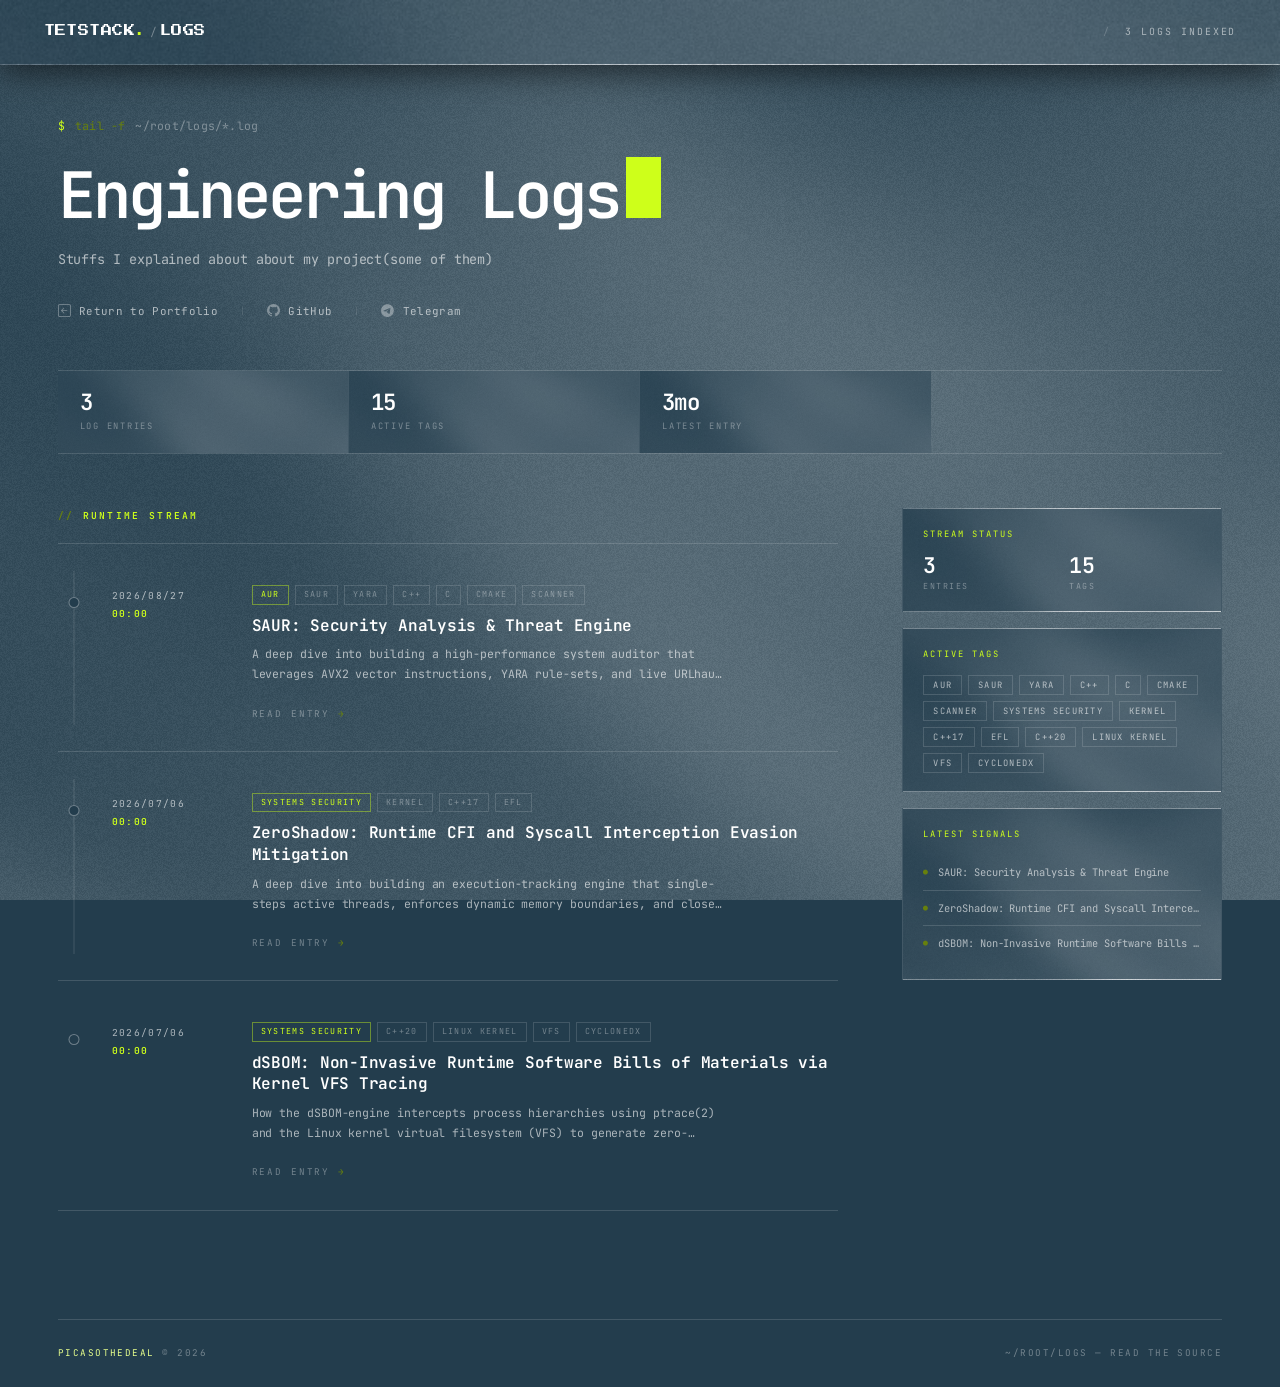
==== index.html @ a954eda0 "Updates: Theme" ====
<!DOCTYPE html>
<html lang="en">
<head>
<meta charset="UTF-8">
<meta name="viewport" content="width=device-width, initial-scale=1.0">
<title>Tetstack — Engineering Logs</title>
<link rel="stylesheet" href="https://cdn.jsdelivr.net/npm/bootstrap-icons@1.11.3/font/bootstrap-icons.css">
<link href="https://fonts.googleapis.com/css2?family=Press+Start+2P&display=swap" rel="stylesheet">
<link href="https://fonts.googleapis.com/css2?family=Instrument+Serif:ital@0;1&family=JetBrains+Mono:wght@300;400;500;600;700&display=swap" rel="stylesheet">
<style>
:root{
  --white:#ffffff;
  --lime-cream:#e7ff8d;
  --chartreuse:#ceff1a;
  --forest-moss:#67800d;
  --black:#000000;

  --bg:#233D4D;
  --fg:#ffffff;
  --fg-dim:rgba(255,255,255,.62);
  --fg-faint:rgba(255,255,255,.36);
  --fg-ghost:rgba(255,255,255,.14);
  --line:rgba(255,255,255,.14);
  --line-hi:rgba(255,255,255,.34);

  --font-mono:'JetBrains Mono','SF Mono','Cascadia Code','Consolas',monospace;
  --font-serif:'Instrument Serif',Georgia,'Times New Roman',serif;
  --font-pixel:'Press Start 2P',system-ui;

  --ease:cubic-bezier(.22,1,.36,1);
  --track-width:320px;

  --dune-bg:none;
}

*,*::before,*::after{box-sizing:border-box;margin:0;padding:0;}

html{background:var(--bg);font-size:16px;-webkit-font-smoothing:antialiased;-moz-osx-font-smoothing:grayscale;}

body{
  min-height:100vh;
  background:var(--bg);
  color:var(--fg);
  font-family:var(--font-mono);
  font-weight:400;
  line-height:1.6;
  letter-spacing:-.005em;
}

::selection{background:var(--chartreuse); color:var(--black);}

#bg-canvas{position:fixed; inset:0; z-index:0; pointer-events:none; opacity:.34;}

.topbar{
  position:fixed; top:0; left:0; right:0; z-index:65;
  display:flex; align-items:center; justify-content:space-between;
  padding:22px clamp(24px,3.4vw,60px);
  pointer-events:none;
  border-bottom:1px solid rgba(255,255,255,.06);
  box-shadow:0 8px 32px rgba(0,0,0,.55);
  backdrop-filter:blur(14px) saturate(1.4);
  -webkit-backdrop-filter:blur(14px) saturate(1.4);
}
.wordmark{
  font-family:var(--font-pixel);
  font-size:.7rem;
  letter-spacing:.04em;
  color:var(--white);
  text-decoration:none;
  pointer-events:auto;
}
.wordmark .dot{color:var(--chartreuse);}
.wordmark .slash{color:rgba(255,255,255,.35); margin:0 3px; font-family:var(--font-mono); font-weight:400;}
.top-meta{
  display:flex; align-items:center; gap:14px;
  font-family:var(--font-mono);
  font-size:.62rem;
  letter-spacing:.2em;
  text-transform:uppercase;
  color:rgba(255,255,255,.55);
}
.top-meta .sep{color:rgba(255,255,255,.2);}

.page-wrapper{
  position:relative;
  z-index:2;
  max-width:1340px;
  margin:0 auto;
  padding:0 clamp(24px,4.5vw,80px);
}

.hero{
  padding:clamp(96px,13vh,140px) 0 clamp(36px,5vh,56px);
  position:relative;
}

.hero-prompt{
  display:flex;
  align-items:center;
  gap:10px;
  font-family:var(--font-mono);
  font-size:.72rem;
  color:var(--forest-moss);
  margin-bottom:22px;
  letter-spacing:.02em;
}
.hero-prompt .path{color:var(--fg-faint);}
.hero-prompt .dollar{color:var(--chartreuse);}

.hero-title{
  display:inline-flex;
  align-items:baseline;
  gap:6px;
  font-family:var(--font-mono);
  font-size:clamp(2.2rem,5.4vw,4rem);
  font-weight:600;
  letter-spacing:-.045em;
  line-height:1;
  color:var(--white);
  margin-bottom:20px;
}
.hero-title .caret{
  display:inline-block;
  width:.55em;
  height:.95em;
  background:var(--chartreuse);
  vertical-align:-.08em;
  animation:caret 1.1s steps(2,start) infinite;
}
@keyframes caret{0%,49%{opacity:1;}50%,100%{opacity:0;}}

.hero-sub{
  font-family:var(--font-mono);
  font-size:.84rem;
  line-height:1.85;
  color:var(--fg-dim);
  max-width:64ch;
  margin-bottom:26px;
}

.hero-links{
  display:flex;
  flex-wrap:wrap;
  gap:8px 22px;
  align-items:center;
}
.hero-link{
  position:relative;
  font-family:var(--font-mono);
  font-size:.68rem;
  color:var(--fg-dim);
  text-decoration:none;
  letter-spacing:.03em;
  display:inline-flex;
  align-items:center;
  gap:8px;
  padding:3px 0;
  transition:color .3s var(--ease);
}
.hero-link i{font-size:.8rem; color:var(--fg-faint); transition:color .3s var(--ease), transform .35s var(--ease);}
.hero-link::after{
  content:'';
  position:absolute; left:0; bottom:0;
  width:100%; height:1px;
  background:var(--chartreuse);
  transform:scaleX(0);
  transform-origin:left;
  transition:transform .45s var(--ease);
}
.hero-link:hover{color:var(--white);}
.hero-link:hover i{color:var(--chartreuse); transform:translateY(-1px);}
.hero-link:hover::after{transform:scaleX(1);}
.hero-link-sep{color:var(--fg-ghost); font-size:.55rem; user-select:none;}

.status-strip{
  display:grid;
  grid-template-columns:repeat(4,minmax(0,1fr));
  border-top:1px solid var(--line);
  border-bottom:1px solid var(--line);
  margin-bottom:clamp(48px,6vh,72px);
}
.status-cell{
  padding:20px 22px;
  border-right:1px solid var(--line);
  display:flex;
  flex-direction:column;
  gap:6px;
}
.status-cell:last-child{border-right:none;}
.status-num{
  font-family:var(--font-mono);
  font-size:1.4rem;
  font-weight:600;
  color:var(--white);
  letter-spacing:-.03em;
  line-height:1;
}
.status-num .status-unit{
  font-size:.55em;
  color:var(--chartreuse);
  margin-left:3px;
  font-weight:500;
}
.status-lbl{
  font-family:var(--font-mono);
  font-size:.55rem;
  letter-spacing:.2em;
  text-transform:uppercase;
  color:var(--fg-faint);
}

.main-grid{
  display:grid;
  grid-template-columns:minmax(0,1fr) var(--track-width);
  gap:clamp(40px,5vw,72px);
  align-items:start;
  padding-bottom:clamp(80px,12vh,140px);
}

.section-label{
  font-family:var(--font-mono);
  font-size:.6rem;
  font-weight:600;
  letter-spacing:.24em;
  text-transform:uppercase;
  color:var(--chartreuse);
  display:block;
  margin-bottom:20px;
}
.section-label::before{content:'// '; color:var(--forest-moss);}

.posts-list{
  display:flex;
  flex-direction:column;
}

.entry{
  display:grid;
  grid-template-columns:32px 118px minmax(0,1fr);
  gap:clamp(14px,1.8vw,22px);
  padding:clamp(22px,3vh,30px) 0;
  border-bottom:1px solid var(--line);
  text-decoration:none;
  color:inherit;
  position:relative;
  transition:transform .45s var(--ease);
}
.entry:first-child{border-top:1px solid var(--line);}
.entry:hover{transform:translateX(6px);}

.entry-rail{
  position:relative;
  align-self:stretch;
}
.entry-rail::before{
  content:'';
  position:absolute;
  left:50%; top:0; bottom:-1px;
  width:1px;
  background:var(--line);
  transform:translateX(-50%);
  transition:background .4s var(--ease);
}
.entry:last-child .entry-rail::before{display:none;}
.entry-rail::after{
  content:'';
  position:absolute;
  left:50%; top:26px;
  width:11px; height:11px;
  border-radius:50%;
  background:var(--bg);
  border:1px solid var(--line-hi);
  transform:translate(-50%,0);
  transition:
    background .35s var(--ease),
    border-color .35s var(--ease),
    box-shadow .35s var(--ease),
    transform .35s var(--ease);
}
.entry:hover .entry-rail::after{
  background:var(--chartreuse);
  border-color:var(--chartreuse);
  box-shadow:0 0 0 4px rgba(206,255,26,.15), 0 0 22px rgba(206,255,26,.55);
  transform:translate(-50%,0) scale(1.15);
}

.entry-time{
  display:flex;
  flex-direction:column;
  gap:3px;
  padding-top:18px;
  font-family:var(--font-mono);
  font-size:.6rem;
  letter-spacing:.14em;
  text-transform:uppercase;
  color:var(--fg-faint);
  line-height:1.5;
}
.entry-time .entry-date{color:var(--fg-dim);}
.entry-time .entry-h{color:var(--chartreuse); font-weight:600;}

.entry-body{padding-top:14px; min-width:0;}

.entry-tags{
  display:flex;
  flex-wrap:wrap;
  gap:6px;
  margin-bottom:10px;
}
.entry-tag{
  font-family:var(--font-mono);
  font-size:.52rem;
  letter-spacing:.16em;
  text-transform:uppercase;
  color:var(--fg-faint);
  border:1px solid var(--line);
  padding:2px 8px;
  transition:all .35s var(--ease);
}
.entry-tag.primary{
  color:var(--chartreuse);
  border-color:rgba(206,255,26,.42);
}

.entry-title{
  font-family:var(--font-mono);
  font-size:clamp(.98rem,1.25vw,1.15rem);
  font-weight:600;
  letter-spacing:-.015em;
  line-height:1.35;
  color:var(--white);
  margin-bottom:8px;
  transition:color .3s var(--ease);
}
.entry:hover .entry-title{color:var(--chartreuse);}

.entry-excerpt{
  font-family:var(--font-mono);
  font-size:.72rem;
  line-height:1.75;
  color:var(--fg-dim);
  max-width:68ch;
  margin-bottom:14px;
  display:-webkit-box;
  -webkit-line-clamp:2;
  line-clamp:2;
  -webkit-box-orient:vertical;
  overflow:hidden;
}

.entry-cta{
  display:inline-flex;
  align-items:center;
  gap:8px;
  font-family:var(--font-mono);
  font-size:.58rem;
  letter-spacing:.2em;
  text-transform:uppercase;
  color:var(--fg-faint);
  transition:color .3s var(--ease), gap .3s var(--ease);
}
.entry-cta .arrow{
  color:var(--forest-moss);
  transition:color .3s var(--ease), transform .35s var(--ease);
}
.entry:hover .entry-cta{color:var(--lime-cream);}
.entry:hover .entry-cta .arrow{color:var(--chartreuse); transform:translateX(4px);}

.system-status,
.log-message,
.log-error{
  font-family:var(--font-mono);
  font-size:.72rem;
  letter-spacing:.06em;
  padding:26px 24px;
  border:1px solid var(--line);
}
.system-status{color:var(--fg-faint);}
.log-message{color:var(--fg-dim);}
.log-error{color:var(--lime-cream); border-color:var(--lime-cream);}

.sidebar{
  position:sticky;
  top:88px;
  display:flex;
  flex-direction:column;
  gap:16px;
}

.rail-card{
  border:1px solid var(--line);
  padding:18px 20px;
  display:flex;
  flex-direction:column;
  gap:14px;
}
.rail-card:hover{border-color:var(--line-hi);}

.rail-label{
  font-family:var(--font-mono);
  font-size:.55rem;
  letter-spacing:.22em;
  text-transform:uppercase;
  color:var(--chartreuse);
  display:flex;
  align-items:center;
  gap:8px;
}

.rail-stats{
  display:grid;
  grid-template-columns:1fr 1fr;
  gap:14px;
}
.rail-stat{display:flex; flex-direction:column; gap:3px;}
.rail-stat-num{
  font-family:var(--font-mono);
  font-size:1.35rem;
  font-weight:600;
  color:var(--white);
  letter-spacing:-.03em;
  line-height:1;
}
.rail-stat-lbl{
  font-family:var(--font-mono);
  font-size:.52rem;
  letter-spacing:.18em;
  text-transform:uppercase;
  color:var(--fg-faint);
}

.tag-cloud{
  display:flex;
  flex-wrap:wrap;
  gap:6px;
}
.tag-chip{
  font-family:var(--font-mono);
  font-size:.55rem;
  letter-spacing:.14em;
  text-transform:uppercase;
  color:var(--fg-dim);
  border:1px solid var(--line);
  background:transparent;
  padding:3px 9px;
  cursor:pointer;
  transition:all .3s var(--ease);
}
.tag-chip:hover{
  color:var(--black);
  background:var(--white);
  border-color:var(--white);
}
.tag-chip.is-active{
  color:var(--black);
  background:var(--chartreuse);
  border-color:var(--chartreuse);
}

.recent-list{
  display:flex;
  flex-direction:column;
  gap:0;
  list-style:none;
}
.recent-item{
  display:flex;
  align-items:center;
  gap:10px;
  padding:9px 0;
  border-bottom:1px solid var(--line);
  font-family:var(--font-mono);
  font-size:.65rem;
  color:var(--fg-dim);
  text-decoration:none;
  transition:color .3s var(--ease), padding-left .3s var(--ease);
  overflow:hidden;
}
.recent-item:last-child{border-bottom:none;}
.recent-item .ri-mark{
  color:var(--forest-moss);
  font-size:.5rem;
  flex-shrink:0;
  transition:color .3s;
}
.recent-item .ri-title{
  overflow:hidden;
  text-overflow:ellipsis;
  white-space:nowrap;
  flex:1;
}
.recent-item:hover{color:var(--chartreuse); padding-left:4px;}
.recent-item:hover .ri-mark{color:var(--chartreuse);}

.page-footer{
  border-top:1px solid var(--line);
  padding:26px 0;
  display:flex;
  justify-content:space-between;
  flex-wrap:wrap;
  gap:12px;
  font-family:var(--font-mono);
  font-size:.58rem;
  letter-spacing:.16em;
  text-transform:uppercase;
  color:var(--fg-faint);
}
.page-footer .brand-mark{color:var(--lime-cream);}

/* ── Dune background treatment ─────────────────────────────── */
.topbar,
.status-cell,
.rail-card,
.system-status,
.log-message,
.log-error{
  background-color:#233D4D;
  background-image:
    linear-gradient(rgba(35,61,77,0.72), rgba(35,61,77,0.72)),
    var(--dune-bg);
  background-size:cover;
  background-position:center;
  background-repeat:no-repeat;
}

.system-status,
.log-message,
.log-error{
  background-image:
    linear-gradient(rgba(35,61,77,0.88), rgba(35,61,77,0.88)),
    var(--dune-bg);
}

@media (max-width:1100px){
  .main-grid{grid-template-columns:1fr; gap:48px;}
  .sidebar{position:static;}
  .status-strip{grid-template-columns:repeat(2,1fr);}
  .status-cell:nth-child(2){border-right:none;}
  .status-cell:nth-child(1),
  .status-cell:nth-child(2){border-bottom:1px solid var(--line);}
}

@media (max-width:680px){
  .top-meta{display:none;}
  .hero-link-sep{display:none;}
  .hero-links{gap:12px;}
  .status-strip{grid-template-columns:1fr 1fr;}
  .status-cell{padding:16px 16px;}
  .entry{grid-template-columns:26px minmax(0,1fr); gap:14px;}
  .entry-time{grid-column:2; flex-direction:row; gap:10px; padding-top:0; margin-bottom:8px; align-items:center;}
  .entry-time .entry-date::after{content:' ·'; color:var(--fg-ghost); margin-left:8px;}
  .entry-body{grid-column:2; padding-top:0;}
  .entry-rail::after{top:4px;}
}
</style>
</head>
<body>

<canvas id="bg-canvas"></canvas>

<header class="topbar" aria-label="Site header">
  <a href="/" class="wordmark">TETSTACK<span class="dot">.</span><span class="slash">/</span>LOGS</a>
  <span class="top-meta">
    <span class="sep">/</span>
    <span id="top-status">~/root/logs</span>
  </span>
</header>

<div class="page-wrapper">

  <header class="hero" aria-label="Engineering logs introduction">
    <div class="hero-prompt">
      <span class="dollar">$</span>
      <span>tail -f</span>
      <span class="path">~/root/logs/*.log</span>
    </div>

    <h1 class="hero-title">Engineering Logs<span class="caret"></span></h1>

    <p class="hero-sub">
      Stuffs I explained about about my project(some of them)
    </p>

    <div class="hero-links">
      <a href="https://isitreallyme.pages.dev" class="hero-link">
        <i class="bi bi-arrow-left-square"></i> Return to Portfolio
      </a>
      <span class="hero-link-sep">|</span>
      <a href="https://github.com/PicasoTheDeal" target="_blank" rel="noopener noreferrer" class="hero-link">
        <i class="bi bi-github"></i> GitHub
      </a>
      <span class="hero-link-sep">|</span>
      <a href="https://t.me/Tetstack" target="_blank" rel="noopener noreferrer" class="hero-link">
        <i class="bi bi-telegram"></i> Telegram
      </a>
    </div>
  </header>

  <section class="status-strip" aria-label="Stream status">
    <div class="status-cell">
      <span class="status-num" id="stat-entries">--</span>
      <span class="status-lbl">Log Entries</span>
    </div>
    <div class="status-cell">
      <span class="status-num" id="stat-tags">--</span>
      <span class="status-lbl">Active Tags</span>
    </div>
    <div class="status-cell">
      <span class="status-num" id="stat-latest">--</span>
      <span class="status-lbl">Latest Entry</span>
    </div>

  </section>

  <div class="main-grid">
    <main aria-label="Log entries">
      <span class="section-label">Runtime Stream</span>
      <div class="posts-list" id="posts-container">
        <p class="system-status">[ querying log manifest... ]</p>
      </div>
    </main>

    <aside class="sidebar" aria-label="Log stream sidebar">
      <div class="rail-card">
        <span class="rail-label">Stream Status</span>
        <div class="rail-stats">
          <div class="rail-stat">
            <span class="rail-stat-num" id="rail-entries">--</span>
            <span class="rail-stat-lbl">entries</span>
          </div>
          <div class="rail-stat">
            <span class="rail-stat-num" id="rail-tags">--</span>
            <span class="rail-stat-lbl">tags</span>
          </div>
        </div>
      </div>

      <div class="rail-card">
        <span class="rail-label">Active Tags</span>
        <div class="tag-cloud" id="tag-cloud"></div>
      </div>

      <div class="rail-card">
        <span class="rail-label">Latest Signals</span>
        <ol class="recent-list" id="recent-list"></ol>
      </div>
    </aside>
  </div>

  <footer class="page-footer">
    <span><span class="brand-mark">PicasoTheDeal</span> © 2026</span>
    <span>~/root/logs — read the source</span>
  </footer>
</div>

<script>
/* ── Dune / sand-grain generator (ported from portfolio) ────── */
const DUNE_DARK  = { r: 35,  g: 61,  b: 77  };
const DUNE_LIGHT = { r: 255, g: 255, b: 255 };

function duneElevation(px, py) {
  const warpX = Math.sin(py * 3.8 + 0.4) * 0.18 + Math.cos(py * 7.5) * 0.05;
  const warpY = Math.cos(px * 3.2 + 1.1) * 0.15 + Math.sin(px * 6.2) * 0.04;
  const nx = px + warpX;
  const ny = py + warpY;

  const ridge1 = Math.sin(nx * 3.4 - ny * 2.6);
  const ridge2 = Math.cos(nx * 5.8 + ny * 4.5 + ridge1 * 1.4);
  const ripple = Math.sin(nx * 12.0 - ny * 8.0) * 0.15;

  const baseElevation = (ridge1 * 0.55 + ridge2 * 0.3 + ripple + 1) / 2;
  const sharpCrest = Math.pow(Math.max(0, Math.min(1, baseElevation)), 1.35);
  const diagonalSweep = px * 0.4 + py * 0.6;

  return Math.max(0, Math.min(1, sharpCrest * 0.55 + diagonalSweep * 0.45));
}

function paintDune(ctx, w, h, grain){
  const imgData = ctx.createImageData(w, h);
  const data = imgData.data;
  let i = 0;
  for (let y = 0; y < h; y++){
    const py = y / h;
    for (let x = 0; x < w; x++){
      const px = x / w;
      const t = duneElevation(px, py);
      const r = DUNE_DARK.r + t * (DUNE_LIGHT.r - DUNE_DARK.r);
      const g = DUNE_DARK.g + t * (DUNE_LIGHT.g - DUNE_DARK.g);
      const b = DUNE_DARK.b + t * (DUNE_LIGHT.b - DUNE_DARK.b);
      const crestGrit = 1.0 + Math.sin(t * Math.PI) * 0.5;
      const noise = (Math.random() - 0.5) * grain * crestGrit;
      data[i]     = Math.min(255, Math.max(0, r + noise));
      data[i + 1] = Math.min(255, Math.max(0, g + noise));
      data[i + 2] = Math.min(255, Math.max(0, b + noise));
      data[i + 3] = 255;
      i += 4;
    }
  }
  ctx.putImageData(imgData, 0, 0);
}

function generateDuneDataUrl(){
  const w = 800, h = 500;
  const c = document.createElement('canvas');
  c.width = w; c.height = h;
  const ctx = c.getContext('2d');
  paintDune(ctx, w, h, 26);
  return c.toDataURL('image/jpeg', 0.82);
}

(function applyDuneBackground(){
  try {
    const url = generateDuneDataUrl();
    document.documentElement.style.setProperty('--dune-bg', 'url("' + url + '")');
  } catch (e) {
    console.warn('[tetstack] dune tile failed', e);
  }
})();

(function initBackground(){
  const canvas = document.getElementById('bg-canvas');
  if (!canvas) return;
  const ctx = canvas.getContext('2d');

  function resize(){
    const dpr = Math.min(window.devicePixelRatio || 1, 1.5);
    const w = window.innerWidth;
    const h = window.innerHeight;
    canvas.width  = Math.floor(w * dpr);
    canvas.height = Math.floor(h * dpr);
    canvas.style.width  = w + 'px';
    canvas.style.height = h + 'px';
    paintDune(ctx, canvas.width, canvas.height, 26);
  }

  resize();
  let resizeTimer;
  window.addEventListener('resize', () => {
    clearTimeout(resizeTimer);
    resizeTimer = setTimeout(resize, 140);
  });
})();

/* ── Log manifest handling ──────────────────────────────────── */
function escapeHtml(s){
  return String(s == null ? '' : s).replace(/[&<>"']/g, c => ({
    '&':'&amp;','<':'&lt;','>':'&gt;','"':'&quot;',"'":'&#39;'
  }[c]));
}

function parseDate(str){
  if (!str) return null;
  const d = new Date(str);
  return isNaN(d.getTime()) ? null : d;
}

function fmtDate(d){
  if (!d) return '----/--/--';
  const y = d.getFullYear();
  const m = String(d.getMonth() + 1).padStart(2, '0');
  const day = String(d.getDate()).padStart(2, '0');
  return y + '/' + m + '/' + day;
}
function fmtTime(d){
  if (!d) return '--:--';
  const hh = String(d.getHours()).padStart(2, '0');
  const mm = String(d.getMinutes()).padStart(2, '0');
  return hh + ':' + mm;
}

function timeAgo(d){
  if (!d) return '--';
  const s = Math.floor((Date.now() - d.getTime()) / 1000);
  if (s < 60) return 'just now';
  if (s < 3600) return Math.floor(s / 60) + 'm';
  if (s < 86400) return Math.floor(s / 3600) + 'h';
  if (s < 2592000) return Math.floor(s / 86400) + 'd';
  if (s < 31536000) return Math.floor(s / 2592000) + 'mo';
  return Math.floor(s / 31536000) + 'y';
}

function renderEntry(log, idx){
  const d = parseDate(log.date);
  const date = fmtDate(d);
  const time = fmtTime(d);

  const tags = (log.category || 'Systems').split(',').map(t => t.trim()).filter(Boolean);
  const tagsHTML = tags.map((t, i) =>
    '<span class="entry-tag' + (i === 0 ? ' primary' : '') + '">' + escapeHtml(t) + '</span>'
  ).join('');

  const a = document.createElement('a');
  a.className = 'entry';
  a.href = '/post.html?id=' + encodeURIComponent(log.id);

  a.innerHTML =
    '<div class="entry-rail" aria-hidden="true"></div>' +
    '<div class="entry-time">' +
      '<span class="entry-date">' + date + '</span>' +
      '<span class="entry-h">' + time + '</span>' +
    '</div>' +
    '<div class="entry-body">' +
      '<div class="entry-tags">' + tagsHTML + '</div>' +
      '<h2 class="entry-title">' + escapeHtml(log.title || 'untitled') + '</h2>' +
      '<p class="entry-excerpt">' + escapeHtml(log.excerpt || '') + '</p>' +
      '<span class="entry-cta">read entry <span class="arrow">→</span></span>' +
    '</div>';

  return a;
}

async function fetchLogs(){
  const postsContainer = document.getElementById('posts-container');
  const tagCloud       = document.getElementById('tag-cloud');
  const recentList     = document.getElementById('recent-list');

  try {
    const res = await fetch('/posts.json');
    const logs = await res.json();

    postsContainer.innerHTML = '';
    tagCloud.innerHTML = '';
    recentList.innerHTML = '';

    if (!Array.isArray(logs) || logs.length === 0){
      postsContainer.innerHTML = '<p class="log-message">[ empty manifest — no runtime entries ]</p>';
      tagCloud.innerHTML = '<span class="tag-chip">empty</span>';
      recentList.innerHTML = '<li class="recent-item"><span class="ri-mark">●</span><span class="ri-title">no recent signals</span></li>';
      return;
    }

    const sorted = [...logs].sort((a, b) => {
      const da = parseDate(a.date);
      const db = parseDate(b.date);
      if (da && db) return db - da;
      return 0;
    });

    const tagSet = new Set();

    sorted.forEach((log, i) => {
      if (log.category){
        log.category.split(',').forEach(tag => {
          const clean = tag.trim();
          if (clean) tagSet.add(clean);
        });
      }
      postsContainer.appendChild(renderEntry(log, i));
    });

    const tagArr = Array.from(tagSet);
    if (tagArr.length){
      tagArr.forEach(tag => {
        const chip = document.createElement('button');
        chip.type = 'button';
        chip.className = 'tag-chip';
        chip.textContent = tag;
        chip.addEventListener('click', () => chip.classList.toggle('is-active'));
        tagCloud.appendChild(chip);
      });
    } else {
      tagCloud.innerHTML = '<span class="tag-chip">standard</span>';
    }

    sorted.slice(0, 3).forEach(log => {
      const li = document.createElement('li');
      li.innerHTML =
        '<a class="recent-item" href="/post.html?id=' + encodeURIComponent(log.id) + '">' +
          '<span class="ri-mark">●</span>' +
          '<span class="ri-title">' + escapeHtml(log.title || 'untitled') + '</span>' +
        '</a>';
      const a = li.firstChild;
      recentList.appendChild(a);
    });

    const latestD = sorted.length ? parseDate(sorted[0].date) : null;

    setText('stat-entries', logs.length);
    setText('stat-tags',    tagArr.length);
    setText('stat-latest',  latestD ? timeAgo(latestD) : '—');
    setText('rail-entries', logs.length);
    setText('rail-tags',    tagArr.length);

    const statusEl = document.getElementById('top-status');
    if (statusEl) statusEl.textContent = logs.length + ' logs indexed';

  } catch (e){
    postsContainer.innerHTML = '<p class="log-error">[!] Failed to resolve log mapping descriptor.</p>';
    tagCloud.innerHTML = '<span class="tag-chip">trace error</span>';
    recentList.innerHTML = '<li class="recent-item"><span class="ri-mark">!</span><span class="ri-title">no signal</span></li>';
  }
}

function setText(id, v){
  const el = document.getElementById(id);
  if (el) el.textContent = String(v);
}

document.addEventListener('DOMContentLoaded', fetchLogs);
</script>
</body>
</html>
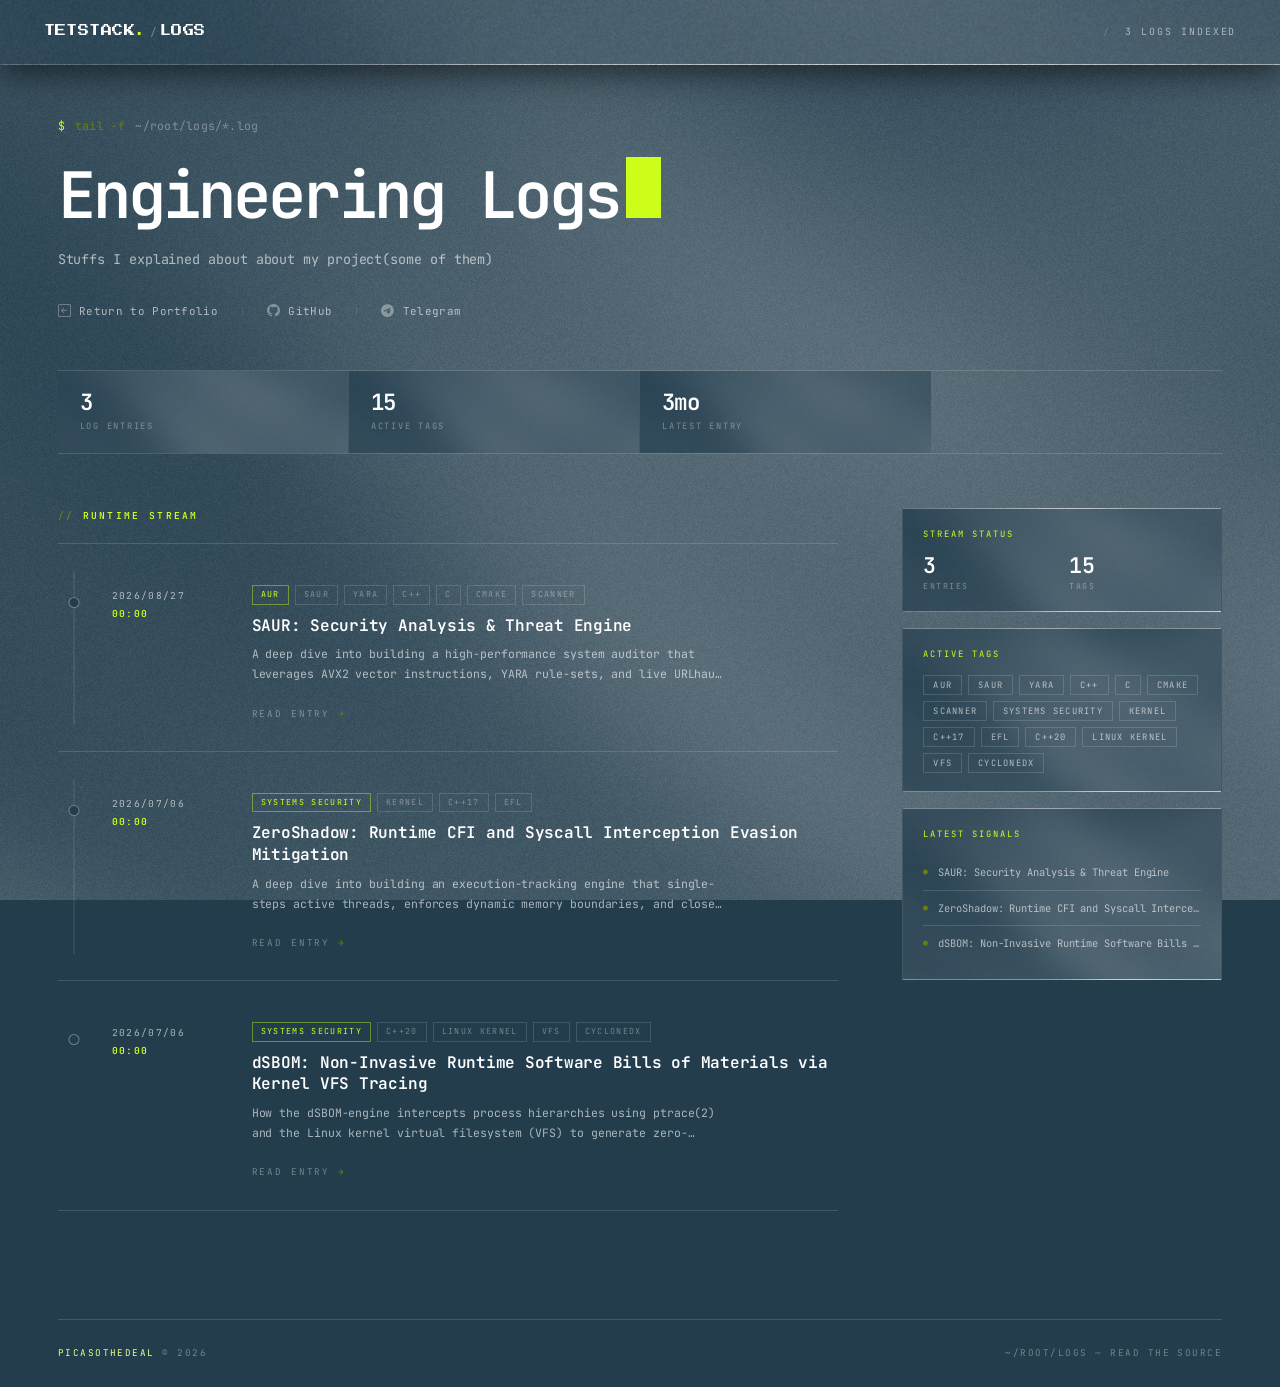
==== commit 58e3eb4d: "Updates: Theme" ====
--- a/index.html
+++ b/index.html
@@ -507,7 +507,6 @@
 }
 .page-footer .brand-mark{color:var(--lime-cream);}
 
-/* ── Dune background treatment ─────────────────────────────── */
 .topbar,
 .status-cell,
 .rail-card,
@@ -654,7 +653,6 @@
 </div>
 
 <script>
-/* ── Dune / sand-grain generator (ported from portfolio) ────── */
 const DUNE_DARK  = { r: 35,  g: 61,  b: 77  };
 const DUNE_LIGHT = { r: 255, g: 255, b: 255 };
 
@@ -741,7 +739,6 @@
   });
 })();
 
-/* ── Log manifest handling ──────────────────────────────────── */
 function escapeHtml(s){
   return String(s == null ? '' : s).replace(/[&<>"']/g, c => ({
     '&':'&amp;','<':'&lt;','>':'&gt;','"':'&quot;',"'":'&#39;'
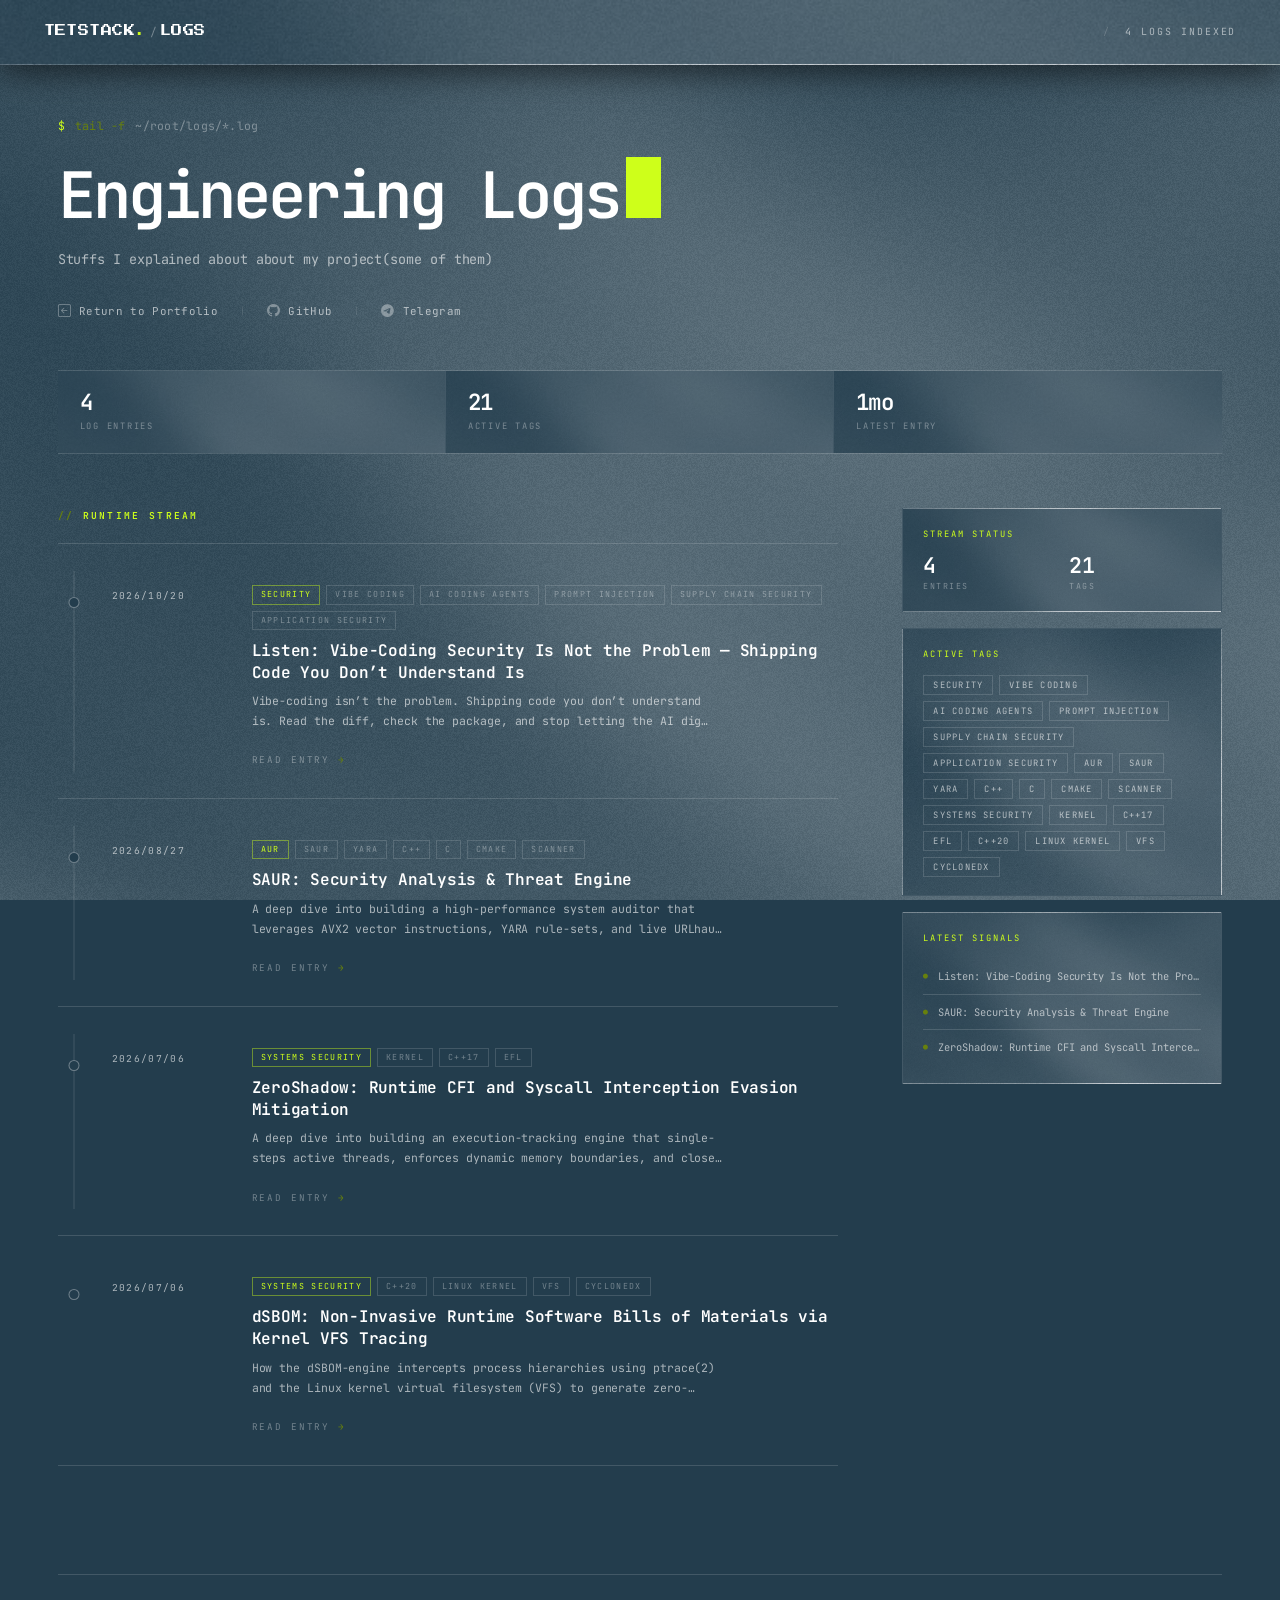
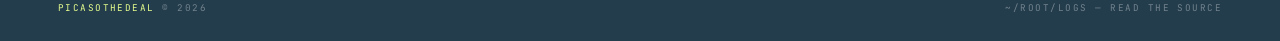
==== commit 548ff9c4: "Update index.html" ====
--- a/index.html
+++ b/index.html
@@ -174,7 +174,7 @@
 
 .status-strip{
   display:grid;
-  grid-template-columns:repeat(4,minmax(0,1fr));
+  grid-template-columns:repeat(3,minmax(0,1fr));
   border-top:1px solid var(--line);
   border-bottom:1px solid var(--line);
   margin-bottom:clamp(48px,6vh,72px);
@@ -297,7 +297,6 @@
   line-height:1.5;
 }
 .entry-time .entry-date{color:var(--fg-dim);}
-.entry-time .entry-h{color:var(--chartreuse); font-weight:600;}
 
 .entry-body{padding-top:14px; min-width:0;}
 
@@ -546,8 +545,6 @@
   .status-strip{grid-template-columns:1fr 1fr;}
   .status-cell{padding:16px 16px;}
   .entry{grid-template-columns:26px minmax(0,1fr); gap:14px;}
-  .entry-time{grid-column:2; flex-direction:row; gap:10px; padding-top:0; margin-bottom:8px; align-items:center;}
-  .entry-time .entry-date::after{content:' ·'; color:var(--fg-ghost); margin-left:8px;}
   .entry-body{grid-column:2; padding-top:0;}
   .entry-rail::after{top:4px;}
 }
@@ -758,12 +755,6 @@
   const day = String(d.getDate()).padStart(2, '0');
   return y + '/' + m + '/' + day;
 }
-function fmtTime(d){
-  if (!d) return '--:--';
-  const hh = String(d.getHours()).padStart(2, '0');
-  const mm = String(d.getMinutes()).padStart(2, '0');
-  return hh + ':' + mm;
-}
 
 function timeAgo(d){
   if (!d) return '--';
@@ -779,7 +770,6 @@
 function renderEntry(log, idx){
   const d = parseDate(log.date);
   const date = fmtDate(d);
-  const time = fmtTime(d);
 
   const tags = (log.category || 'Systems').split(',').map(t => t.trim()).filter(Boolean);
   const tagsHTML = tags.map((t, i) =>
@@ -794,7 +784,6 @@
     '<div class="entry-rail" aria-hidden="true"></div>' +
     '<div class="entry-time">' +
       '<span class="entry-date">' + date + '</span>' +
-      '<span class="entry-h">' + time + '</span>' +
     '</div>' +
     '<div class="entry-body">' +
       '<div class="entry-tags">' + tagsHTML + '</div>' +
@@ -896,4 +885,4 @@
 document.addEventListener('DOMContentLoaded', fetchLogs);
 </script>
 </body>
-</html>+</html>
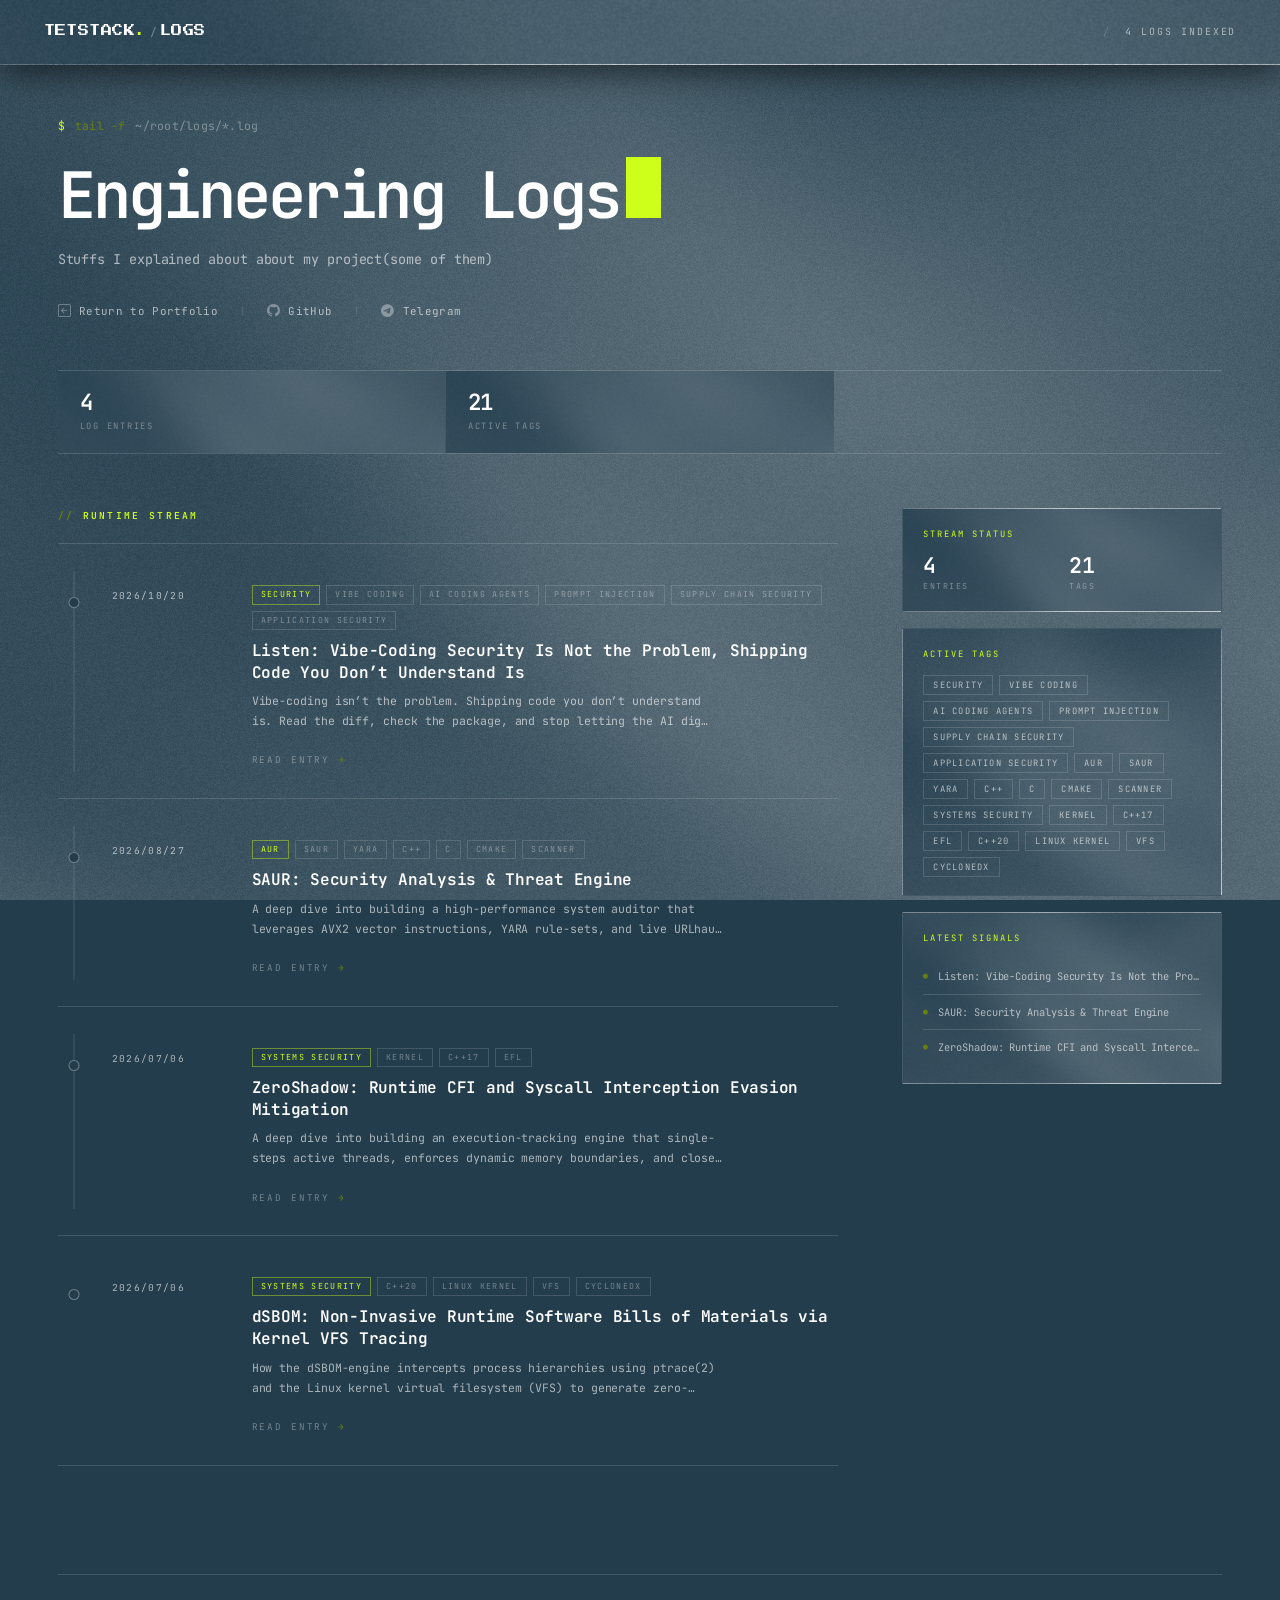
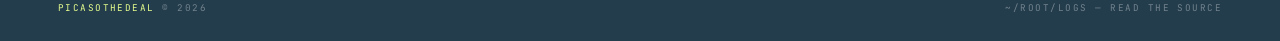
==== commit 7f6efdf3: "Updates: fix" ====
--- a/index.html
+++ b/index.html
@@ -601,11 +601,6 @@
       <span class="status-num" id="stat-tags">--</span>
       <span class="status-lbl">Active Tags</span>
     </div>
-    <div class="status-cell">
-      <span class="status-num" id="stat-latest">--</span>
-      <span class="status-lbl">Latest Entry</span>
-    </div>
-
   </section>
 
   <div class="main-grid">
@@ -859,11 +854,8 @@
       recentList.appendChild(a);
     });
 
-    const latestD = sorted.length ? parseDate(sorted[0].date) : null;
-
     setText('stat-entries', logs.length);
     setText('stat-tags',    tagArr.length);
-    setText('stat-latest',  latestD ? timeAgo(latestD) : '—');
     setText('rail-entries', logs.length);
     setText('rail-tags',    tagArr.length);
 
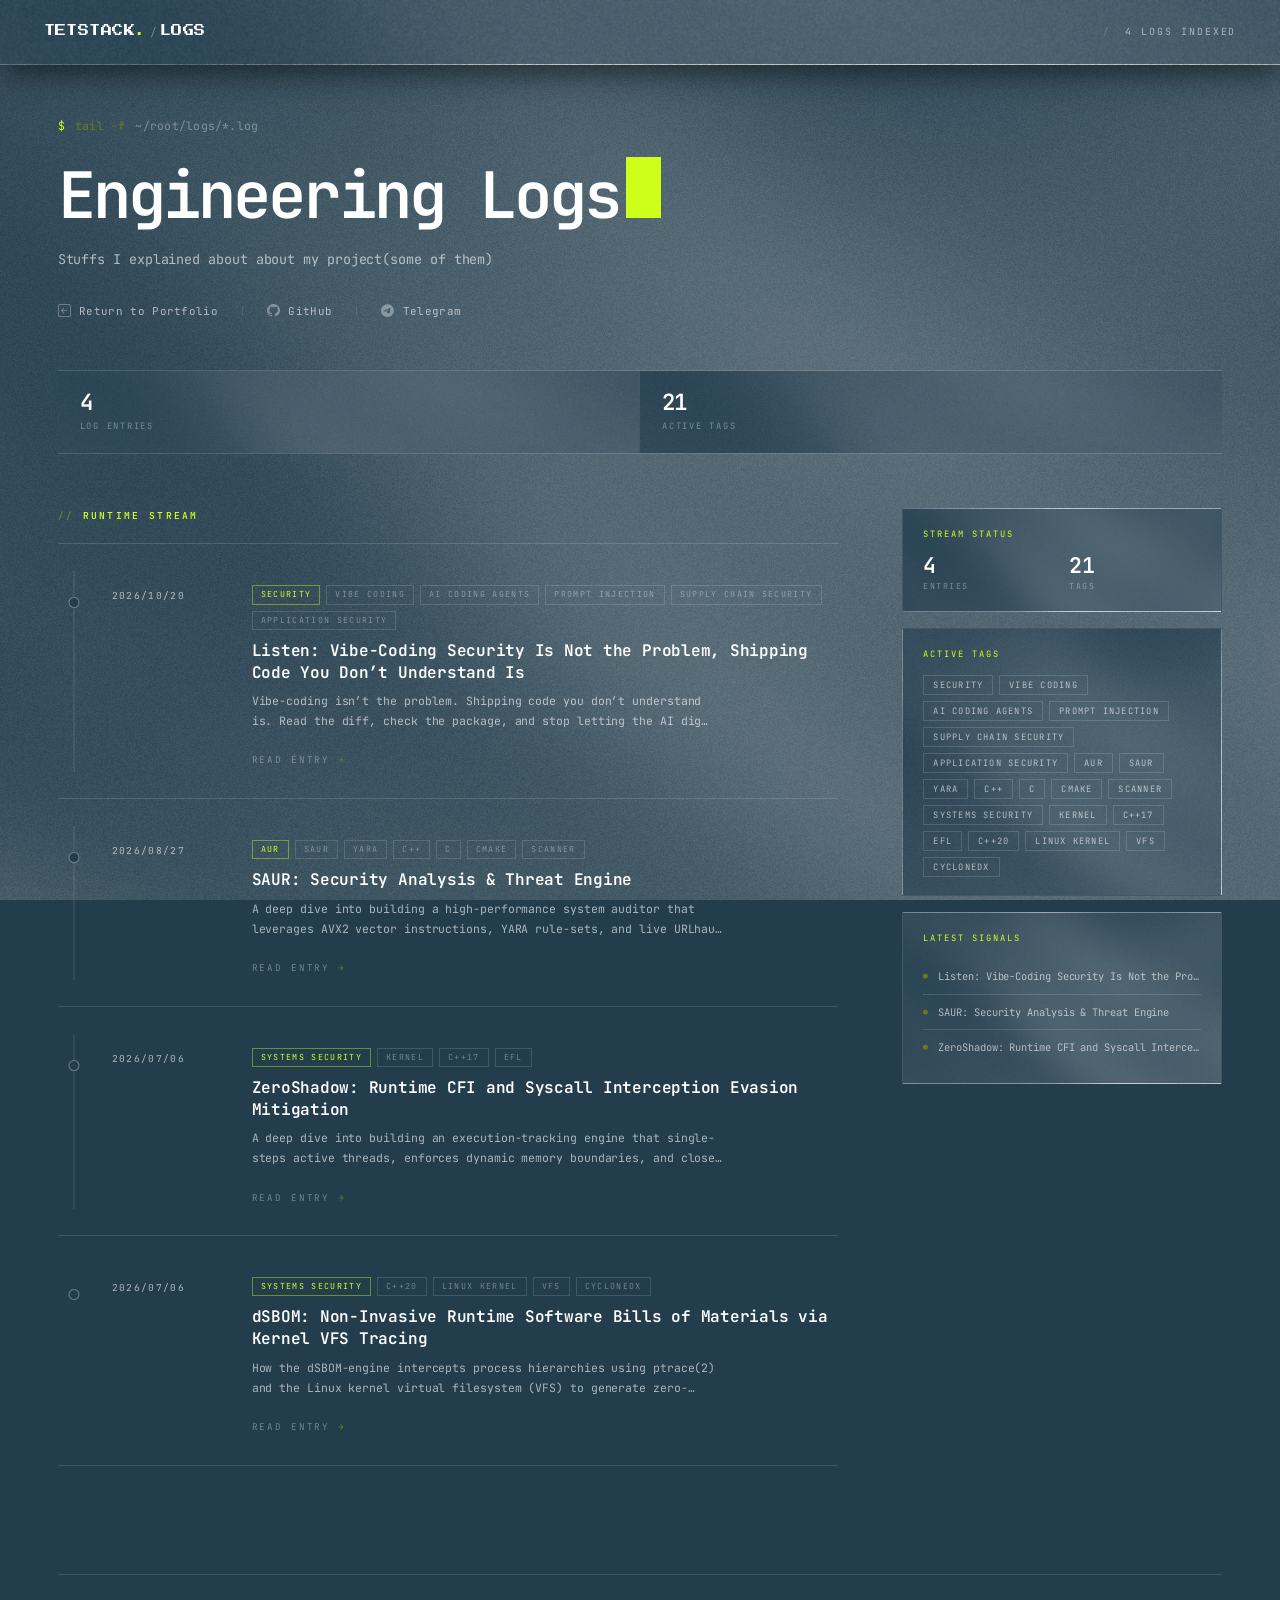
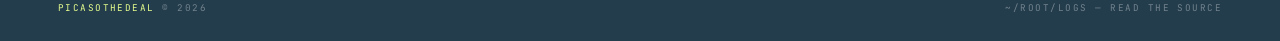
==== commit b67ee452: "Updates: fix" ====
--- a/index.html
+++ b/index.html
@@ -174,7 +174,7 @@
 
 .status-strip{
   display:grid;
-  grid-template-columns:repeat(3,minmax(0,1fr));
+  grid-template-columns:repeat(2,minmax(0,1fr));
   border-top:1px solid var(--line);
   border-bottom:1px solid var(--line);
   margin-bottom:clamp(48px,6vh,72px);
@@ -532,7 +532,6 @@
 @media (max-width:1100px){
   .main-grid{grid-template-columns:1fr; gap:48px;}
   .sidebar{position:static;}
-  .status-strip{grid-template-columns:repeat(2,1fr);}
   .status-cell:nth-child(2){border-right:none;}
   .status-cell:nth-child(1),
   .status-cell:nth-child(2){border-bottom:1px solid var(--line);}
@@ -547,6 +546,12 @@
   .entry{grid-template-columns:26px minmax(0,1fr); gap:14px;}
   .entry-body{grid-column:2; padding-top:0;}
   .entry-rail::after{top:4px;}
+}
+
+@media (max-width:480px){
+  .status-strip{grid-template-columns:1fr;}
+  .status-cell{border-right:none; border-bottom:1px solid var(--line);}
+  .status-cell:last-child{border-bottom:none;}
 }
 </style>
 </head>
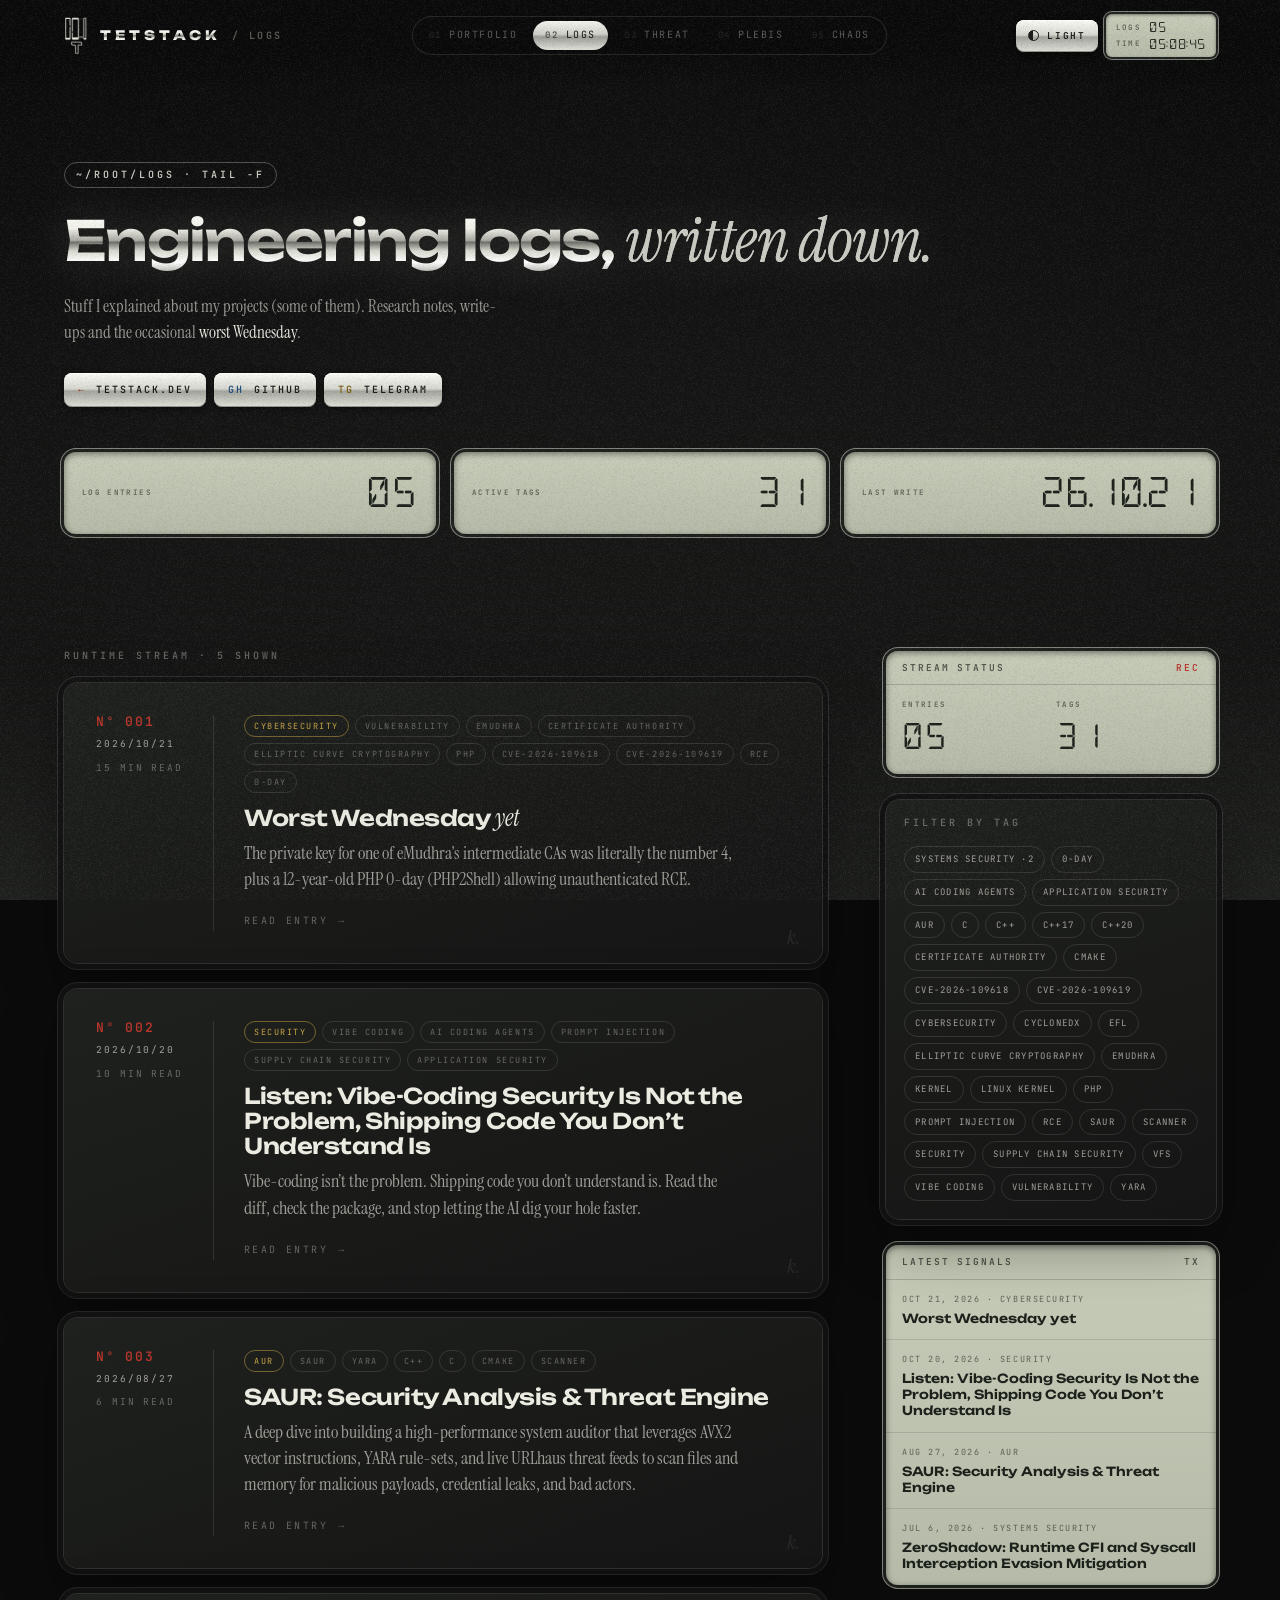
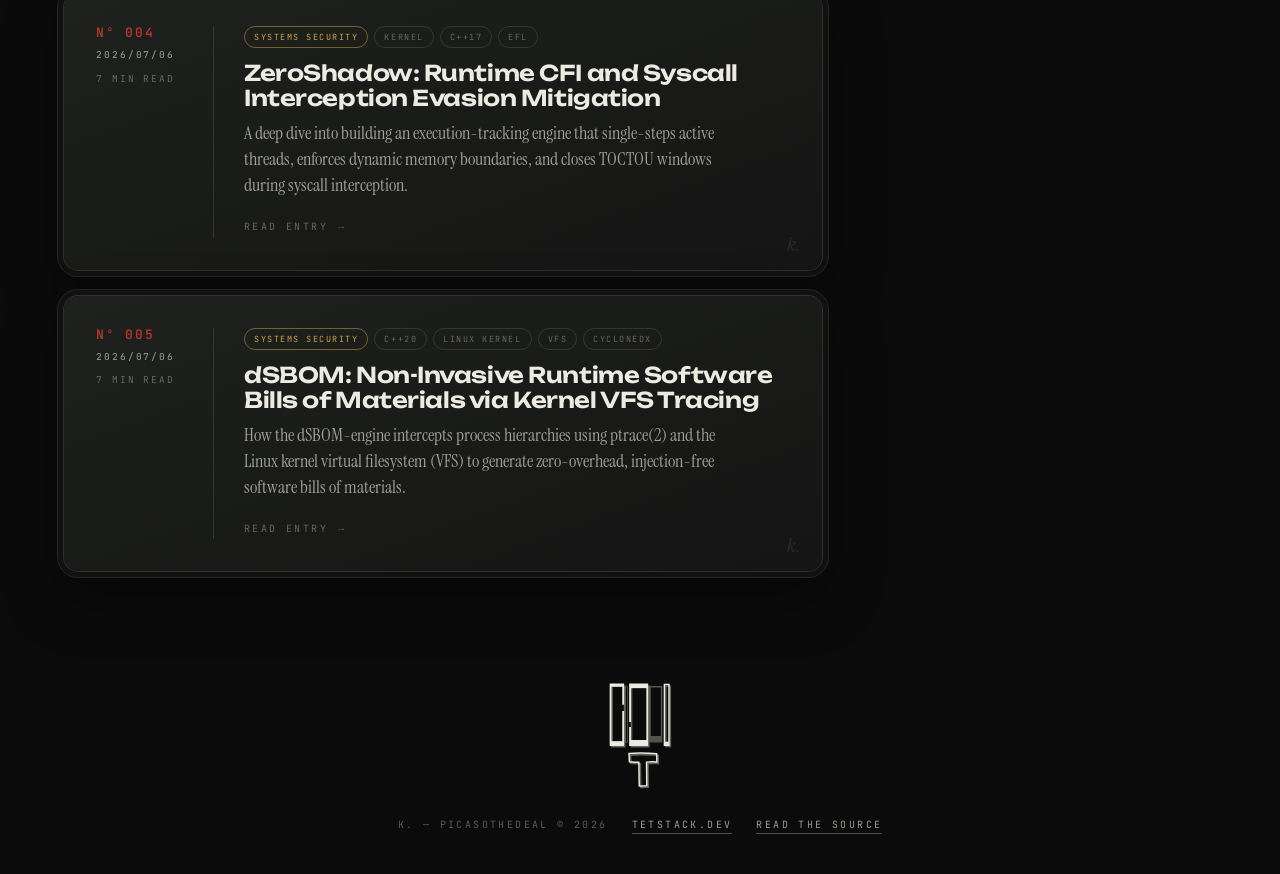
==== commit 9fa590d5: "Updates: New look" ====
--- a/index.html
+++ b/index.html
@@ -2,883 +2,238 @@
 <html lang="en">
 <head>
 <meta charset="UTF-8">
-<meta name="viewport" content="width=device-width, initial-scale=1.0">
-<title>Tetstack — Engineering Logs</title>
-<link rel="stylesheet" href="https://cdn.jsdelivr.net/npm/bootstrap-icons@1.11.3/font/bootstrap-icons.css">
-<link href="https://fonts.googleapis.com/css2?family=Press+Start+2P&display=swap" rel="stylesheet">
-<link href="https://fonts.googleapis.com/css2?family=Instrument+Serif:ital@0;1&family=JetBrains+Mono:wght@300;400;500;600;700&display=swap" rel="stylesheet">
+<meta name="viewport" content="width=device-width, initial-scale=1.0, viewport-fit=cover">
+<meta name="theme-color" content="#0b0c0b">
+<meta name="description" content="Engineering logs by Kirubel (Tetstack): research notes and write-ups on security tooling, kernels and systems.">
+<title>TETSTACK — Engineering Logs</title>
+<link rel="canonical" href="https://logs.tetstack.dev/">
+<link rel="icon" href="/assets/favicon.svg" type="image/svg+xml">
+<link rel="preload" href="/assets/fonts/unbounded-latin-600-normal.woff2" as="font" type="font/woff2" crossorigin>
+<link rel="preload" href="/assets/fonts/DSEG14Classic-Regular.woff2" as="font" type="font/woff2" crossorigin>
+<script>try{if(localStorage.getItem('tetstack-theme')==='light')document.documentElement.classList.add('light')}catch(e){}</script>
+<link rel="stylesheet" href="/assets/tetstack.css">
 <style>
-:root{
-  --white:#ffffff;
-  --lime-cream:#e7ff8d;
-  --chartreuse:#ceff1a;
-  --forest-moss:#67800d;
-  --black:#000000;
-
-  --bg:#233D4D;
-  --fg:#ffffff;
-  --fg-dim:rgba(255,255,255,.62);
-  --fg-faint:rgba(255,255,255,.36);
-  --fg-ghost:rgba(255,255,255,.14);
-  --line:rgba(255,255,255,.14);
-  --line-hi:rgba(255,255,255,.34);
-
-  --font-mono:'JetBrains Mono','SF Mono','Cascadia Code','Consolas',monospace;
-  --font-serif:'Instrument Serif',Georgia,'Times New Roman',serif;
-  --font-pixel:'Press Start 2P',system-ui;
-
-  --ease:cubic-bezier(.22,1,.36,1);
-  --track-width:320px;
-
-  --dune-bg:none;
-}
-
-*,*::before,*::after{box-sizing:border-box;margin:0;padding:0;}
-
-html{background:var(--bg);font-size:16px;-webkit-font-smoothing:antialiased;-moz-osx-font-smoothing:grayscale;}
-
-body{
-  min-height:100vh;
-  background:var(--bg);
-  color:var(--fg);
-  font-family:var(--font-mono);
-  font-weight:400;
-  line-height:1.6;
-  letter-spacing:-.005em;
-}
-
-::selection{background:var(--chartreuse); color:var(--black);}
-
-#bg-canvas{position:fixed; inset:0; z-index:0; pointer-events:none; opacity:.34;}
-
-.topbar{
-  position:fixed; top:0; left:0; right:0; z-index:65;
-  display:flex; align-items:center; justify-content:space-between;
-  padding:22px clamp(24px,3.4vw,60px);
-  pointer-events:none;
-  border-bottom:1px solid rgba(255,255,255,.06);
-  box-shadow:0 8px 32px rgba(0,0,0,.55);
-  backdrop-filter:blur(14px) saturate(1.4);
-  -webkit-backdrop-filter:blur(14px) saturate(1.4);
-}
-.wordmark{
-  font-family:var(--font-pixel);
-  font-size:.7rem;
-  letter-spacing:.04em;
-  color:var(--white);
-  text-decoration:none;
-  pointer-events:auto;
-}
-.wordmark .dot{color:var(--chartreuse);}
-.wordmark .slash{color:rgba(255,255,255,.35); margin:0 3px; font-family:var(--font-mono); font-weight:400;}
-.top-meta{
-  display:flex; align-items:center; gap:14px;
-  font-family:var(--font-mono);
-  font-size:.62rem;
-  letter-spacing:.2em;
-  text-transform:uppercase;
-  color:rgba(255,255,255,.55);
-}
-.top-meta .sep{color:rgba(255,255,255,.2);}
-
-.page-wrapper{
-  position:relative;
-  z-index:2;
-  max-width:1340px;
-  margin:0 auto;
-  padding:0 clamp(24px,4.5vw,80px);
-}
-
-.hero{
-  padding:clamp(96px,13vh,140px) 0 clamp(36px,5vh,56px);
-  position:relative;
-}
-
-.hero-prompt{
-  display:flex;
-  align-items:center;
-  gap:10px;
-  font-family:var(--font-mono);
-  font-size:.72rem;
-  color:var(--forest-moss);
-  margin-bottom:22px;
-  letter-spacing:.02em;
-}
-.hero-prompt .path{color:var(--fg-faint);}
-.hero-prompt .dollar{color:var(--chartreuse);}
-
-.hero-title{
-  display:inline-flex;
-  align-items:baseline;
-  gap:6px;
-  font-family:var(--font-mono);
-  font-size:clamp(2.2rem,5.4vw,4rem);
-  font-weight:600;
-  letter-spacing:-.045em;
-  line-height:1;
-  color:var(--white);
-  margin-bottom:20px;
-}
-.hero-title .caret{
-  display:inline-block;
-  width:.55em;
-  height:.95em;
-  background:var(--chartreuse);
-  vertical-align:-.08em;
-  animation:caret 1.1s steps(2,start) infinite;
-}
-@keyframes caret{0%,49%{opacity:1;}50%,100%{opacity:0;}}
-
-.hero-sub{
-  font-family:var(--font-mono);
-  font-size:.84rem;
-  line-height:1.85;
-  color:var(--fg-dim);
-  max-width:64ch;
-  margin-bottom:26px;
-}
-
-.hero-links{
-  display:flex;
-  flex-wrap:wrap;
-  gap:8px 22px;
-  align-items:center;
-}
-.hero-link{
-  position:relative;
-  font-family:var(--font-mono);
-  font-size:.68rem;
-  color:var(--fg-dim);
-  text-decoration:none;
-  letter-spacing:.03em;
-  display:inline-flex;
-  align-items:center;
-  gap:8px;
-  padding:3px 0;
-  transition:color .3s var(--ease);
-}
-.hero-link i{font-size:.8rem; color:var(--fg-faint); transition:color .3s var(--ease), transform .35s var(--ease);}
-.hero-link::after{
-  content:'';
-  position:absolute; left:0; bottom:0;
-  width:100%; height:1px;
-  background:var(--chartreuse);
-  transform:scaleX(0);
-  transform-origin:left;
-  transition:transform .45s var(--ease);
-}
-.hero-link:hover{color:var(--white);}
-.hero-link:hover i{color:var(--chartreuse); transform:translateY(-1px);}
-.hero-link:hover::after{transform:scaleX(1);}
-.hero-link-sep{color:var(--fg-ghost); font-size:.55rem; user-select:none;}
-
-.status-strip{
-  display:grid;
-  grid-template-columns:repeat(2,minmax(0,1fr));
-  border-top:1px solid var(--line);
-  border-bottom:1px solid var(--line);
-  margin-bottom:clamp(48px,6vh,72px);
-}
-.status-cell{
-  padding:20px 22px;
-  border-right:1px solid var(--line);
-  display:flex;
-  flex-direction:column;
-  gap:6px;
-}
-.status-cell:last-child{border-right:none;}
-.status-num{
-  font-family:var(--font-mono);
-  font-size:1.4rem;
-  font-weight:600;
-  color:var(--white);
-  letter-spacing:-.03em;
-  line-height:1;
-}
-.status-num .status-unit{
-  font-size:.55em;
-  color:var(--chartreuse);
-  margin-left:3px;
-  font-weight:500;
-}
-.status-lbl{
-  font-family:var(--font-mono);
-  font-size:.55rem;
-  letter-spacing:.2em;
-  text-transform:uppercase;
-  color:var(--fg-faint);
-}
-
-.main-grid{
-  display:grid;
-  grid-template-columns:minmax(0,1fr) var(--track-width);
-  gap:clamp(40px,5vw,72px);
-  align-items:start;
-  padding-bottom:clamp(80px,12vh,140px);
-}
-
-.section-label{
-  font-family:var(--font-mono);
-  font-size:.6rem;
-  font-weight:600;
-  letter-spacing:.24em;
-  text-transform:uppercase;
-  color:var(--chartreuse);
-  display:block;
-  margin-bottom:20px;
-}
-.section-label::before{content:'// '; color:var(--forest-moss);}
-
-.posts-list{
-  display:flex;
-  flex-direction:column;
-}
-
-.entry{
-  display:grid;
-  grid-template-columns:32px 118px minmax(0,1fr);
-  gap:clamp(14px,1.8vw,22px);
-  padding:clamp(22px,3vh,30px) 0;
-  border-bottom:1px solid var(--line);
-  text-decoration:none;
-  color:inherit;
-  position:relative;
-  transition:transform .45s var(--ease);
-}
-.entry:first-child{border-top:1px solid var(--line);}
-.entry:hover{transform:translateX(6px);}
-
-.entry-rail{
-  position:relative;
-  align-self:stretch;
-}
-.entry-rail::before{
-  content:'';
-  position:absolute;
-  left:50%; top:0; bottom:-1px;
-  width:1px;
-  background:var(--line);
-  transform:translateX(-50%);
-  transition:background .4s var(--ease);
-}
-.entry:last-child .entry-rail::before{display:none;}
-.entry-rail::after{
-  content:'';
-  position:absolute;
-  left:50%; top:26px;
-  width:11px; height:11px;
-  border-radius:50%;
-  background:var(--bg);
-  border:1px solid var(--line-hi);
-  transform:translate(-50%,0);
-  transition:
-    background .35s var(--ease),
-    border-color .35s var(--ease),
-    box-shadow .35s var(--ease),
-    transform .35s var(--ease);
-}
-.entry:hover .entry-rail::after{
-  background:var(--chartreuse);
-  border-color:var(--chartreuse);
-  box-shadow:0 0 0 4px rgba(206,255,26,.15), 0 0 22px rgba(206,255,26,.55);
-  transform:translate(-50%,0) scale(1.15);
-}
-
-.entry-time{
-  display:flex;
-  flex-direction:column;
-  gap:3px;
-  padding-top:18px;
-  font-family:var(--font-mono);
-  font-size:.6rem;
-  letter-spacing:.14em;
-  text-transform:uppercase;
-  color:var(--fg-faint);
-  line-height:1.5;
-}
-.entry-time .entry-date{color:var(--fg-dim);}
-
-.entry-body{padding-top:14px; min-width:0;}
-
-.entry-tags{
-  display:flex;
-  flex-wrap:wrap;
-  gap:6px;
-  margin-bottom:10px;
-}
-.entry-tag{
-  font-family:var(--font-mono);
-  font-size:.52rem;
-  letter-spacing:.16em;
-  text-transform:uppercase;
-  color:var(--fg-faint);
-  border:1px solid var(--line);
-  padding:2px 8px;
-  transition:all .35s var(--ease);
-}
-.entry-tag.primary{
-  color:var(--chartreuse);
-  border-color:rgba(206,255,26,.42);
-}
-
-.entry-title{
-  font-family:var(--font-mono);
-  font-size:clamp(.98rem,1.25vw,1.15rem);
-  font-weight:600;
-  letter-spacing:-.015em;
-  line-height:1.35;
-  color:var(--white);
-  margin-bottom:8px;
-  transition:color .3s var(--ease);
-}
-.entry:hover .entry-title{color:var(--chartreuse);}
-
-.entry-excerpt{
-  font-family:var(--font-mono);
-  font-size:.72rem;
-  line-height:1.75;
-  color:var(--fg-dim);
-  max-width:68ch;
-  margin-bottom:14px;
-  display:-webkit-box;
-  -webkit-line-clamp:2;
-  line-clamp:2;
-  -webkit-box-orient:vertical;
-  overflow:hidden;
-}
-
-.entry-cta{
-  display:inline-flex;
-  align-items:center;
-  gap:8px;
-  font-family:var(--font-mono);
-  font-size:.58rem;
-  letter-spacing:.2em;
-  text-transform:uppercase;
-  color:var(--fg-faint);
-  transition:color .3s var(--ease), gap .3s var(--ease);
-}
-.entry-cta .arrow{
-  color:var(--forest-moss);
-  transition:color .3s var(--ease), transform .35s var(--ease);
-}
-.entry:hover .entry-cta{color:var(--lime-cream);}
-.entry:hover .entry-cta .arrow{color:var(--chartreuse); transform:translateX(4px);}
-
-.system-status,
-.log-message,
-.log-error{
-  font-family:var(--font-mono);
-  font-size:.72rem;
-  letter-spacing:.06em;
-  padding:26px 24px;
-  border:1px solid var(--line);
-}
-.system-status{color:var(--fg-faint);}
-.log-message{color:var(--fg-dim);}
-.log-error{color:var(--lime-cream); border-color:var(--lime-cream);}
-
-.sidebar{
-  position:sticky;
-  top:88px;
-  display:flex;
-  flex-direction:column;
-  gap:16px;
-}
-
-.rail-card{
-  border:1px solid var(--line);
-  padding:18px 20px;
-  display:flex;
-  flex-direction:column;
-  gap:14px;
-}
-.rail-card:hover{border-color:var(--line-hi);}
-
-.rail-label{
-  font-family:var(--font-mono);
-  font-size:.55rem;
-  letter-spacing:.22em;
-  text-transform:uppercase;
-  color:var(--chartreuse);
-  display:flex;
-  align-items:center;
-  gap:8px;
-}
-
-.rail-stats{
-  display:grid;
-  grid-template-columns:1fr 1fr;
-  gap:14px;
-}
-.rail-stat{display:flex; flex-direction:column; gap:3px;}
-.rail-stat-num{
-  font-family:var(--font-mono);
-  font-size:1.35rem;
-  font-weight:600;
-  color:var(--white);
-  letter-spacing:-.03em;
-  line-height:1;
-}
-.rail-stat-lbl{
-  font-family:var(--font-mono);
-  font-size:.52rem;
-  letter-spacing:.18em;
-  text-transform:uppercase;
-  color:var(--fg-faint);
-}
-
-.tag-cloud{
-  display:flex;
-  flex-wrap:wrap;
-  gap:6px;
-}
-.tag-chip{
-  font-family:var(--font-mono);
-  font-size:.55rem;
-  letter-spacing:.14em;
-  text-transform:uppercase;
-  color:var(--fg-dim);
-  border:1px solid var(--line);
-  background:transparent;
-  padding:3px 9px;
-  cursor:pointer;
-  transition:all .3s var(--ease);
-}
-.tag-chip:hover{
-  color:var(--black);
-  background:var(--white);
-  border-color:var(--white);
-}
-.tag-chip.is-active{
-  color:var(--black);
-  background:var(--chartreuse);
-  border-color:var(--chartreuse);
-}
-
-.recent-list{
-  display:flex;
-  flex-direction:column;
-  gap:0;
-  list-style:none;
-}
-.recent-item{
-  display:flex;
-  align-items:center;
-  gap:10px;
-  padding:9px 0;
-  border-bottom:1px solid var(--line);
-  font-family:var(--font-mono);
-  font-size:.65rem;
-  color:var(--fg-dim);
-  text-decoration:none;
-  transition:color .3s var(--ease), padding-left .3s var(--ease);
-  overflow:hidden;
-}
-.recent-item:last-child{border-bottom:none;}
-.recent-item .ri-mark{
-  color:var(--forest-moss);
-  font-size:.5rem;
-  flex-shrink:0;
-  transition:color .3s;
-}
-.recent-item .ri-title{
-  overflow:hidden;
-  text-overflow:ellipsis;
-  white-space:nowrap;
-  flex:1;
-}
-.recent-item:hover{color:var(--chartreuse); padding-left:4px;}
-.recent-item:hover .ri-mark{color:var(--chartreuse);}
-
-.page-footer{
-  border-top:1px solid var(--line);
-  padding:26px 0;
-  display:flex;
-  justify-content:space-between;
-  flex-wrap:wrap;
-  gap:12px;
-  font-family:var(--font-mono);
-  font-size:.58rem;
-  letter-spacing:.16em;
-  text-transform:uppercase;
-  color:var(--fg-faint);
-}
-.page-footer .brand-mark{color:var(--lime-cream);}
-
-.topbar,
-.status-cell,
-.rail-card,
-.system-status,
-.log-message,
-.log-error{
-  background-color:#233D4D;
-  background-image:
-    linear-gradient(rgba(35,61,77,0.72), rgba(35,61,77,0.72)),
-    var(--dune-bg);
-  background-size:cover;
-  background-position:center;
-  background-repeat:no-repeat;
-}
-
-.system-status,
-.log-message,
-.log-error{
-  background-image:
-    linear-gradient(rgba(35,61,77,0.88), rgba(35,61,77,0.88)),
-    var(--dune-bg);
-}
-
-@media (max-width:1100px){
-  .main-grid{grid-template-columns:1fr; gap:48px;}
-  .sidebar{position:static;}
-  .status-cell:nth-child(2){border-right:none;}
-  .status-cell:nth-child(1),
-  .status-cell:nth-child(2){border-bottom:1px solid var(--line);}
-}
-
-@media (max-width:680px){
-  .top-meta{display:none;}
-  .hero-link-sep{display:none;}
-  .hero-links{gap:12px;}
-  .status-strip{grid-template-columns:1fr 1fr;}
-  .status-cell{padding:16px 16px;}
-  .entry{grid-template-columns:26px minmax(0,1fr); gap:14px;}
-  .entry-body{grid-column:2; padding-top:0;}
-  .entry-rail::after{top:4px;}
-}
-
-@media (max-width:480px){
-  .status-strip{grid-template-columns:1fr;}
-  .status-cell{border-right:none; border-bottom:1px solid var(--line);}
-  .status-cell:last-child{border-bottom:none;}
+.hero{padding:clamp(120px,18vh,180px) 0 clamp(36px,5vh,56px)}
+.hero .lede{margin-bottom:28px}
+.hero-keys{display:flex;flex-wrap:wrap;gap:8px}
+.stats{display:grid;grid-template-columns:repeat(3,minmax(0,1fr));gap:18px;margin:clamp(30px,5vh,48px) 0 clamp(56px,8vh,90px)}
+.stat{display:flex;justify-content:space-between;align-items:center;gap:12px;padding:16px 18px}
+.stat b{font-size:clamp(20px,2.4vw,30px);font-weight:400}
+.main-grid{display:grid;grid-template-columns:minmax(0,1fr) 330px;gap:clamp(36px,5vw,70px);align-items:start;padding-bottom:40px}
+.list-head{display:flex;justify-content:space-between;align-items:baseline;gap:12px;margin-bottom:22px}
+.list-head .eyebrow{margin:0}
+.clear-btn{font-size:10px;letter-spacing:.2em;text-transform:uppercase;color:var(--dim);border-bottom:1px solid var(--line-hi)}
+.clear-btn[hidden]{display:none}
+.posts{display:flex;flex-direction:column;gap:26px}
+.entry{display:grid;grid-template-columns:118px minmax(0,1fr);gap:clamp(16px,2.4vw,30px);padding:clamp(22px,3vw,32px);transition:transform .5s var(--ease),box-shadow .5s var(--ease)}
+.entry:hover{transform:translateY(-3px)}
+.entry[hidden]{display:none}
+.entry-side{display:flex;flex-direction:column;gap:8px;font-size:9.5px;letter-spacing:.2em;text-transform:uppercase;color:var(--faint);border-right:1px solid var(--line);padding-right:clamp(12px,2vw,24px)}
+.entry-serial{font:700 13px/1 var(--f-m);letter-spacing:.14em;color:var(--red)}
+.entry-date{color:var(--dim)}
+.entry-tags{display:flex;flex-wrap:wrap;gap:6px;margin-bottom:12px}
+.entry-tag{font-size:8.5px;letter-spacing:.18em;text-transform:uppercase;color:var(--faint);border:1px solid var(--line);border-radius:999px;padding:3px 9px}
+.entry-tag.primary{color:var(--gold);border-color:rgba(199,163,70,.5)}
+.entry-title em{font:italic 400 1.1em/1 var(--f-s);letter-spacing:0}
+.entry-title{font:600 clamp(18px,1.7vw,25px)/1.15 var(--f-d);letter-spacing:-.02em;color:var(--silver);margin-bottom:10px;transition:color .3s}
+.entry-excerpt{font:400 18px/1.45 var(--f-s);color:var(--dim);max-width:62ch;margin-bottom:16px;display:-webkit-box;-webkit-line-clamp:3;line-clamp:3;-webkit-box-orient:vertical;overflow:hidden}
+.entry-cta{display:inline-flex;gap:10px;font-size:10px;letter-spacing:.24em;text-transform:uppercase;color:var(--faint);transition:color .3s,gap .3s}
+.entry:hover .entry-cta{color:var(--silver);gap:14px}
+.entry-sig{position:absolute;right:22px;bottom:16px;font:italic 400 20px/1 var(--f-s);color:var(--ghost)}
+.msg{padding:26px;font-size:11px;letter-spacing:.12em;color:var(--dim)}
+.msg.err{color:var(--red)}
+.sidebar{position:sticky;top:96px;display:flex;flex-direction:column;gap:26px}
+.side-stats{display:grid;grid-template-columns:1fr 1fr;gap:10px;padding:16px}
+.side-stats div{display:flex;flex-direction:column;gap:6px}
+.side-stats b{font-size:26px;font-weight:400}
+.tags-plate{padding:18px}
+.tag-cloud{display:flex;flex-wrap:wrap;gap:6px}
+.tag-chip{font-size:9px;letter-spacing:.14em;text-transform:uppercase;color:var(--dim);border:1px solid var(--line);border-radius:999px;padding:5px 10px;transition:color .25s,border-color .25s,background .25s}
+.tag-chip:hover{color:var(--silver);border-color:var(--line-hi)}
+.tag-chip.is-active{background:var(--steel);color:#151614;border-color:transparent}
+.recent{list-style:none}
+.recent a{display:block;padding:12px 16px;border-bottom:1px solid rgba(28,33,27,.14)}
+.recent li:last-child a{border-bottom:0}
+.recent a:hover{background:rgba(28,33,27,.07)}
+.recent .r-meta{display:block;font-size:8.5px;letter-spacing:.18em;color:rgba(28,33,27,.6);text-transform:uppercase}
+.recent .r-title{display:block;font:600 12.5px/1.3 var(--f-d);margin-top:5px;color:var(--seg)}
+@media (max-width:1100px){.main-grid{grid-template-columns:1fr}.sidebar{position:static}}
+@media (max-width:640px){
+  .stats{grid-template-columns:1fr;gap:16px}
+  .entry{grid-template-columns:1fr;gap:14px}
+  .entry-side{flex-direction:row;flex-wrap:wrap;gap:6px 14px;border-right:0;border-bottom:1px solid var(--line);padding:0 0 12px}
+  .entry-excerpt{font-size:17px}
 }
 </style>
 </head>
 <body>
-
-<canvas id="bg-canvas"></canvas>
-
-<header class="topbar" aria-label="Site header">
-  <a href="/" class="wordmark">TETSTACK<span class="dot">.</span><span class="slash">/</span>LOGS</a>
-  <span class="top-meta">
-    <span class="sep">/</span>
-    <span id="top-status">~/root/logs</span>
-  </span>
+<div id="studio" aria-hidden="true"></div>
+<div id="grain" aria-hidden="true"></div>
+
+<header class="hud">
+  <a class="brand" href="https://tetstack.dev" aria-label="Tetstack home"><svg class="logo" viewBox="0 0 120 192" fill="none" stroke-linecap="square" aria-hidden="true"><g class="lg-shadow" stroke="#5e625b" fill="none"><path d="M10.5 9 V114.5 H32.5 V9 Z" stroke-width="3" fill="none"/><path d="M44.5 9 V114.5 H74.5 V9 Z" stroke-width="3" fill="none"/><path d="M104.5 9 V114.5 H112.5 V9 Z" stroke-width="2.4" fill="none"/><path d="M42.6 129.2 C55 128.4 76 128.6 90.8 129.6 L91.2 144 C86 143.8 79 143.6 73.2 144.2 L73.6 185.4 C69 185.6 64 185.8 60.4 185.6 L59.8 144.6 C53 144.2 47 144.4 43.2 143.4 Z" stroke-width="3" fill="none"/></g><g class="lg-ink" stroke="#ecebe2" fill="none"><path d="M30 40 V6 H8 V112 H30 V54" stroke-width="3.2"/><rect x="8" y="105" width="22" height="7" stroke="none" fill="#ecebe2"/><rect x="8" y="6" width="22" height="4" stroke="none" fill="#ecebe2"/><path d="M42 70 V6 H72 V112 H42 V82" stroke-width="3.2"/><rect x="42" y="6" width="30" height="6.5" stroke="none" fill="#ecebe2"/><rect x="42" y="103" width="30" height="9" stroke="none" fill="#ecebe2"/><path d="M102 6 H110 V112 H102 Z" stroke-width="2.6"/><rect x="102" y="106" width="8" height="6" stroke="none" fill="#ecebe2"/><path d="M40.2 126.6 C53 125.6 74 125.9 88.4 127 L88.8 141.4 C83.6 141.1 76.6 140.9 70.8 141.6 L71.2 182.8 C66.6 183 61.6 183.2 58 183 L57.4 142 C50.6 141.6 44.6 141.8 40.8 140.8 Z" stroke-width="2.6" fill="none"/></g><g class="lg-ghost" stroke="#b5bba8" fill="none" opacity=".42"><path d="M34.5 10 H37.5 V107 H34.5 Z" stroke-width="1.4" fill="none"/><path d="M77 10 H97 V106 H77 Z" stroke-width="2.6" fill="none"/><rect x="77" y="96" width="20" height="10" stroke="none" fill="#b5bba8"/></g></svg><span class="chrome-t">TETSTACK</span><span class="brand-sub">/ LOGS</span></a>
+  <nav class="rail" aria-label="Sites">
+    <a href="https://tetstack.dev"><b>01</b>Portfolio</a>
+    <a href="/" class="on"><b>02</b>Logs</a>
+    <a href="https://threat.tetstack.dev"><b>03</b>Threat</a>
+    <a href="https://plebis.tetstack.dev"><b>04</b>Plebis</a>
+    <a href="https://chaos.tetstack.dev"><b>05</b>Chaos</a>
+  </nav>
+  <div class="hud-r">
+    <button class="key theme-key" type="button" id="theme-toggle" aria-pressed="false" aria-label="Switch to light theme"><span class="tk-ico" aria-hidden="true"></span><span class="tk-lbl" id="theme-lbl">LIGHT</span></button>
+    <div class="lcd-mini" aria-hidden="true"><span class="lcd-lbl">LOGS</span><span class="seg" id="hud-count">--</span><span class="lcd-lbl">TIME</span><span class="seg" id="hud-clock">00:00:00</span></div>
+  </div>
 </header>
 
-<div class="page-wrapper">
-
-  <header class="hero" aria-label="Engineering logs introduction">
-    <div class="hero-prompt">
-      <span class="dollar">$</span>
-      <span>tail -f</span>
-      <span class="path">~/root/logs/*.log</span>
+<main class="wrap">
+  <section class="hero">
+    <span class="tag rv">~/root/logs · tail -f</span>
+    <h1 class="h2 rv">Engineering logs, <em>written down.</em></h1>
+    <p class="lede rv">Stuff I explained about my projects (some of them). Research notes, write-ups and the occasional <b>worst Wednesday</b>.</p>
+    <div class="hero-keys rv">
+      <a class="key" href="https://tetstack.dev"><span class="ink-red">←</span>tetstack.dev</a>
+      <a class="key" href="https://github.com/PicasoTheDeal" target="_blank" rel="noopener noreferrer"><span class="ink-blue">GH</span>GitHub</a>
+      <a class="key" href="https://t.me/Tetstack" target="_blank" rel="noopener noreferrer"><span class="ink-gold">TG</span>Telegram</a>
     </div>
-
-    <h1 class="hero-title">Engineering Logs<span class="caret"></span></h1>
-
-    <p class="hero-sub">
-      Stuffs I explained about about my project(some of them)
-    </p>
-
-    <div class="hero-links">
-      <a href="https://isitreallyme.pages.dev" class="hero-link">
-        <i class="bi bi-arrow-left-square"></i> Return to Portfolio
-      </a>
-      <span class="hero-link-sep">|</span>
-      <a href="https://github.com/PicasoTheDeal" target="_blank" rel="noopener noreferrer" class="hero-link">
-        <i class="bi bi-github"></i> GitHub
-      </a>
-      <span class="hero-link-sep">|</span>
-      <a href="https://t.me/Tetstack" target="_blank" rel="noopener noreferrer" class="hero-link">
-        <i class="bi bi-telegram"></i> Telegram
-      </a>
-    </div>
-  </header>
-
-  <section class="status-strip" aria-label="Stream status">
-    <div class="status-cell">
-      <span class="status-num" id="stat-entries">--</span>
-      <span class="status-lbl">Log Entries</span>
-    </div>
-    <div class="status-cell">
-      <span class="status-num" id="stat-tags">--</span>
-      <span class="status-lbl">Active Tags</span>
+    <div class="stats">
+      <div class="lcd-panel stat rv"><span class="lcd-lbl">LOG ENTRIES</span><b class="seg" id="stat-entries">--</b></div>
+      <div class="lcd-panel stat rv"><span class="lcd-lbl">ACTIVE TAGS</span><b class="seg" id="stat-tags">--</b></div>
+      <div class="lcd-panel stat rv"><span class="lcd-lbl">LAST WRITE</span><b class="seg" id="stat-last">--.--.--</b></div>
     </div>
   </section>
 
   <div class="main-grid">
-    <main aria-label="Log entries">
-      <span class="section-label">Runtime Stream</span>
-      <div class="posts-list" id="posts-container">
-        <p class="system-status">[ querying log manifest... ]</p>
-      </div>
-    </main>
-
-    <aside class="sidebar" aria-label="Log stream sidebar">
-      <div class="rail-card">
-        <span class="rail-label">Stream Status</span>
-        <div class="rail-stats">
-          <div class="rail-stat">
-            <span class="rail-stat-num" id="rail-entries">--</span>
-            <span class="rail-stat-lbl">entries</span>
-          </div>
-          <div class="rail-stat">
-            <span class="rail-stat-num" id="rail-tags">--</span>
-            <span class="rail-stat-lbl">tags</span>
-          </div>
+    <section aria-label="Log entries">
+      <div class="list-head"><span class="eyebrow">Runtime stream · <span id="shown-count">0</span> shown</span><button class="clear-btn" id="clear-tags" type="button" hidden>clear filter ×</button></div>
+      <div class="posts" id="posts-container"><p class="plate msg">[ querying log manifest... ]</p></div>
+    </section>
+
+    <aside class="sidebar" aria-label="Stream sidebar">
+      <div class="lcd-panel">
+        <div class="lcd-head"><span>Stream status</span><span style="color:var(--red)">REC</span></div>
+        <div class="side-stats">
+          <div><span class="lcd-lbl">ENTRIES</span><b class="seg" id="rail-entries">--</b></div>
+          <div><span class="lcd-lbl">TAGS</span><b class="seg" id="rail-tags">--</b></div>
         </div>
       </div>
-
-      <div class="rail-card">
-        <span class="rail-label">Active Tags</span>
+      <div class="plate tags-plate" id="tags">
+        <span class="eyebrow">Filter by tag</span>
         <div class="tag-cloud" id="tag-cloud"></div>
       </div>
-
-      <div class="rail-card">
-        <span class="rail-label">Latest Signals</span>
-        <ol class="recent-list" id="recent-list"></ol>
+      <div class="lcd-panel">
+        <div class="lcd-head"><span>Latest signals</span><span>TX</span></div>
+        <ol class="recent" id="recent-list"></ol>
       </div>
     </aside>
   </div>
 
-  <footer class="page-footer">
-    <span><span class="brand-mark">PicasoTheDeal</span> © 2026</span>
-    <span>~/root/logs — read the source</span>
+  <footer class="site-foot">
+    <svg class="logo logo-lg" viewBox="0 0 120 192" fill="none" stroke-linecap="square" aria-hidden="true"><g class="lg-shadow" stroke="#5e625b" fill="none"><path d="M10.5 9 V114.5 H32.5 V9 Z" stroke-width="3" fill="none"/><path d="M44.5 9 V114.5 H74.5 V9 Z" stroke-width="3" fill="none"/><path d="M104.5 9 V114.5 H112.5 V9 Z" stroke-width="2.4" fill="none"/><path d="M42.6 129.2 C55 128.4 76 128.6 90.8 129.6 L91.2 144 C86 143.8 79 143.6 73.2 144.2 L73.6 185.4 C69 185.6 64 185.8 60.4 185.6 L59.8 144.6 C53 144.2 47 144.4 43.2 143.4 Z" stroke-width="3" fill="none"/></g><g class="lg-ink" stroke="#ecebe2" fill="none"><path d="M30 40 V6 H8 V112 H30 V54" stroke-width="3.2"/><rect x="8" y="105" width="22" height="7" stroke="none" fill="#ecebe2"/><rect x="8" y="6" width="22" height="4" stroke="none" fill="#ecebe2"/><path d="M42 70 V6 H72 V112 H42 V82" stroke-width="3.2"/><rect x="42" y="6" width="30" height="6.5" stroke="none" fill="#ecebe2"/><rect x="42" y="103" width="30" height="9" stroke="none" fill="#ecebe2"/><path d="M102 6 H110 V112 H102 Z" stroke-width="2.6"/><rect x="102" y="106" width="8" height="6" stroke="none" fill="#ecebe2"/><path d="M40.2 126.6 C53 125.6 74 125.9 88.4 127 L88.8 141.4 C83.6 141.1 76.6 140.9 70.8 141.6 L71.2 182.8 C66.6 183 61.6 183.2 58 183 L57.4 142 C50.6 141.6 44.6 141.8 40.8 140.8 Z" stroke-width="2.6" fill="none"/></g><g class="lg-ghost" stroke="#b5bba8" fill="none" opacity=".42"><path d="M34.5 10 H37.5 V107 H34.5 Z" stroke-width="1.4" fill="none"/><path d="M77 10 H97 V106 H77 Z" stroke-width="2.6" fill="none"/><rect x="77" y="96" width="20" height="10" stroke="none" fill="#b5bba8"/></g></svg>
+    <div class="foot"><span>K. — PicasoTheDeal © 2026</span><a href="https://tetstack.dev">tetstack.dev</a><a href="https://github.com/PicasoTheDeal/Engineering-logs" target="_blank" rel="noopener noreferrer">read the source</a></div>
   </footer>
-</div>
-
+</main>
+
+<script src="/assets/tetstack.js"></script>
 <script>
-const DUNE_DARK  = { r: 35,  g: 61,  b: 77  };
-const DUNE_LIGHT = { r: 255, g: 255, b: 255 };
-
-function duneElevation(px, py) {
-  const warpX = Math.sin(py * 3.8 + 0.4) * 0.18 + Math.cos(py * 7.5) * 0.05;
-  const warpY = Math.cos(px * 3.2 + 1.1) * 0.15 + Math.sin(px * 6.2) * 0.04;
-  const nx = px + warpX;
-  const ny = py + warpY;
-
-  const ridge1 = Math.sin(nx * 3.4 - ny * 2.6);
-  const ridge2 = Math.cos(nx * 5.8 + ny * 4.5 + ridge1 * 1.4);
-  const ripple = Math.sin(nx * 12.0 - ny * 8.0) * 0.15;
-
-  const baseElevation = (ridge1 * 0.55 + ridge2 * 0.3 + ripple + 1) / 2;
-  const sharpCrest = Math.pow(Math.max(0, Math.min(1, baseElevation)), 1.35);
-  const diagonalSweep = px * 0.4 + py * 0.6;
-
-  return Math.max(0, Math.min(1, sharpCrest * 0.55 + diagonalSweep * 0.45));
-}
-
-function paintDune(ctx, w, h, grain){
-  const imgData = ctx.createImageData(w, h);
-  const data = imgData.data;
-  let i = 0;
-  for (let y = 0; y < h; y++){
-    const py = y / h;
-    for (let x = 0; x < w; x++){
-      const px = x / w;
-      const t = duneElevation(px, py);
-      const r = DUNE_DARK.r + t * (DUNE_LIGHT.r - DUNE_DARK.r);
-      const g = DUNE_DARK.g + t * (DUNE_LIGHT.g - DUNE_DARK.g);
-      const b = DUNE_DARK.b + t * (DUNE_LIGHT.b - DUNE_DARK.b);
-      const crestGrit = 1.0 + Math.sin(t * Math.PI) * 0.5;
-      const noise = (Math.random() - 0.5) * grain * crestGrit;
-      data[i]     = Math.min(255, Math.max(0, r + noise));
-      data[i + 1] = Math.min(255, Math.max(0, g + noise));
-      data[i + 2] = Math.min(255, Math.max(0, b + noise));
-      data[i + 3] = 255;
-      i += 4;
-    }
-  }
-  ctx.putImageData(imgData, 0, 0);
-}
-
-function generateDuneDataUrl(){
-  const w = 800, h = 500;
-  const c = document.createElement('canvas');
-  c.width = w; c.height = h;
-  const ctx = c.getContext('2d');
-  paintDune(ctx, w, h, 26);
-  return c.toDataURL('image/jpeg', 0.82);
-}
-
-(function applyDuneBackground(){
-  try {
-    const url = generateDuneDataUrl();
-    document.documentElement.style.setProperty('--dune-bg', 'url("' + url + '")');
-  } catch (e) {
-    console.warn('[tetstack] dune tile failed', e);
-  }
-})();
-
-(function initBackground(){
-  const canvas = document.getElementById('bg-canvas');
-  if (!canvas) return;
-  const ctx = canvas.getContext('2d');
-
-  function resize(){
-    const dpr = Math.min(window.devicePixelRatio || 1, 1.5);
-    const w = window.innerWidth;
-    const h = window.innerHeight;
-    canvas.width  = Math.floor(w * dpr);
-    canvas.height = Math.floor(h * dpr);
-    canvas.style.width  = w + 'px';
-    canvas.style.height = h + 'px';
-    paintDune(ctx, canvas.width, canvas.height, 26);
-  }
-
-  resize();
-  let resizeTimer;
-  window.addEventListener('resize', () => {
-    clearTimeout(resizeTimer);
-    resizeTimer = setTimeout(resize, 140);
-  });
-})();
-
 function escapeHtml(s){
-  return String(s == null ? '' : s).replace(/[&<>"']/g, c => ({
-    '&':'&amp;','<':'&lt;','>':'&gt;','"':'&quot;',"'":'&#39;'
-  }[c]));
-}
-
+  return String(s == null ? '' : s).replace(/[&<>"']/g, c => ({'&':'&amp;','<':'&lt;','>':'&gt;','"':'&quot;',"'":'&#39;'}[c]));
+}
 function parseDate(str){
   if (!str) return null;
   const d = new Date(str);
   return isNaN(d.getTime()) ? null : d;
 }
-
-function fmtDate(d){
-  if (!d) return '----/--/--';
-  const y = d.getFullYear();
-  const m = String(d.getMonth() + 1).padStart(2, '0');
-  const day = String(d.getDate()).padStart(2, '0');
-  return y + '/' + m + '/' + day;
-}
-
-function timeAgo(d){
-  if (!d) return '--';
-  const s = Math.floor((Date.now() - d.getTime()) / 1000);
-  if (s < 60) return 'just now';
-  if (s < 3600) return Math.floor(s / 60) + 'm';
-  if (s < 86400) return Math.floor(s / 3600) + 'h';
-  if (s < 2592000) return Math.floor(s / 86400) + 'd';
-  if (s < 31536000) return Math.floor(s / 2592000) + 'mo';
-  return Math.floor(s / 31536000) + 'y';
-}
+function two(n){ return String(n).padStart(2, '0'); }
+function fmtDate(d){ return d ? d.getFullYear() + '/' + two(d.getMonth() + 1) + '/' + two(d.getDate()) : '----/--/--'; }
+function segDate(d){ return d ? String(d.getFullYear()).slice(2) + '.' + two(d.getMonth() + 1) + '.' + two(d.getDate()) : '--.--.--'; }
+function tagsOf(log){ return (log.category || 'Systems').split(',').map(t => t.trim()).filter(Boolean); }
+function setText(id, v){ const el = document.getElementById(id); if (el) el.textContent = String(v); }
+
+const active = new Set();
 
 function renderEntry(log, idx){
   const d = parseDate(log.date);
-  const date = fmtDate(d);
-
-  const tags = (log.category || 'Systems').split(',').map(t => t.trim()).filter(Boolean);
-  const tagsHTML = tags.map((t, i) =>
-    '<span class="entry-tag' + (i === 0 ? ' primary' : '') + '">' + escapeHtml(t) + '</span>'
-  ).join('');
-
+  const tags = tagsOf(log);
   const a = document.createElement('a');
-  a.className = 'entry';
+  a.className = 'entry plate rv';
   a.href = '/post.html?id=' + encodeURIComponent(log.id);
-
+  a.dataset.tags = JSON.stringify(tags.map(t => t.toLowerCase()));
   a.innerHTML =
-    '<div class="entry-rail" aria-hidden="true"></div>' +
-    '<div class="entry-time">' +
-      '<span class="entry-date">' + date + '</span>' +
+    '<div class="entry-side">' +
+      '<span class="entry-serial">Nº ' + String(idx + 1).padStart(3, '0') + '</span>' +
+      '<span class="entry-date">' + fmtDate(d) + '</span>' +
+      '<span>' + escapeHtml(String(log.readTime || '?')) + ' min read</span>' +
     '</div>' +
     '<div class="entry-body">' +
-      '<div class="entry-tags">' + tagsHTML + '</div>' +
-      '<h2 class="entry-title">' + escapeHtml(log.title || 'untitled') + '</h2>' +
+      '<div class="entry-tags">' + tags.map((t, i) => '<span class="entry-tag' + (i === 0 ? ' primary' : '') + '">' + escapeHtml(t) + '</span>').join('') + '</div>' +
+      '<h2 class="entry-title">' + escapeHtml(log.title || 'untitled').replace(/\*([^*]+)\*/g, '<em>$1</em>') + '</h2>' +
       '<p class="entry-excerpt">' + escapeHtml(log.excerpt || '') + '</p>' +
-      '<span class="entry-cta">read entry <span class="arrow">→</span></span>' +
-    '</div>';
-
+      '<span class="entry-cta">read entry <span>→</span></span>' +
+    '</div>' +
+    '<span class="entry-sig" aria-hidden="true">k.</span>';
   return a;
+}
+
+function applyFilter(){
+  let shown = 0;
+  document.querySelectorAll('#posts-container .entry').forEach(el => {
+    const tags = JSON.parse(el.dataset.tags || '[]');
+    const ok = !active.size || tags.some(t => active.has(t));
+    el.hidden = !ok;
+    if (ok) shown++;
+  });
+  setText('shown-count', shown);
+  document.getElementById('clear-tags').hidden = !active.size;
+  document.querySelectorAll('.tag-chip').forEach(c => c.classList.toggle('is-active', active.has(c.dataset.tag)));
 }
 
 async function fetchLogs(){
   const postsContainer = document.getElementById('posts-container');
-  const tagCloud       = document.getElementById('tag-cloud');
-  const recentList     = document.getElementById('recent-list');
-
+  const tagCloud = document.getElementById('tag-cloud');
+  const recentList = document.getElementById('recent-list');
   try {
-    const res = await fetch('/posts.json');
+    const res = await fetch('/posts.json', { cache: 'no-cache' });
+    if (!res.ok) throw new Error(res.status);
     const logs = await res.json();
-
     postsContainer.innerHTML = '';
     tagCloud.innerHTML = '';
     recentList.innerHTML = '';
-
-    if (!Array.isArray(logs) || logs.length === 0){
-      postsContainer.innerHTML = '<p class="log-message">[ empty manifest — no runtime entries ]</p>';
-      tagCloud.innerHTML = '<span class="tag-chip">empty</span>';
-      recentList.innerHTML = '<li class="recent-item"><span class="ri-mark">●</span><span class="ri-title">no recent signals</span></li>';
+    if (!Array.isArray(logs) || !logs.length){
+      postsContainer.innerHTML = '<p class="plate msg">[ empty manifest — no runtime entries ]</p>';
       return;
     }
-
-    const sorted = [...logs].sort((a, b) => {
-      const da = parseDate(a.date);
-      const db = parseDate(b.date);
-      if (da && db) return db - da;
-      return 0;
-    });
-
-    const tagSet = new Set();
-
+    const sorted = [...logs].sort((a, b) => (parseDate(b.date) || 0) - (parseDate(a.date) || 0));
+    const tagCount = new Map();
     sorted.forEach((log, i) => {
-      if (log.category){
-        log.category.split(',').forEach(tag => {
-          const clean = tag.trim();
-          if (clean) tagSet.add(clean);
-        });
-      }
+      tagsOf(log).forEach(t => { const k = t.toLowerCase(); tagCount.set(k, { label: t, n: ((tagCount.get(k) || {}).n || 0) + 1 }); });
       postsContainer.appendChild(renderEntry(log, i));
     });
-
-    const tagArr = Array.from(tagSet);
-    if (tagArr.length){
-      tagArr.forEach(tag => {
-        const chip = document.createElement('button');
-        chip.type = 'button';
-        chip.className = 'tag-chip';
-        chip.textContent = tag;
-        chip.addEventListener('click', () => chip.classList.toggle('is-active'));
-        tagCloud.appendChild(chip);
-      });
-    } else {
-      tagCloud.innerHTML = '<span class="tag-chip">standard</span>';
-    }
-
-    sorted.slice(0, 3).forEach(log => {
+    [...tagCount.entries()].sort((a, b) => b[1].n - a[1].n || a[1].label.localeCompare(b[1].label)).forEach(([k, v]) => {
+      const chip = document.createElement('button');
+      chip.type = 'button';
+      chip.className = 'tag-chip';
+      chip.dataset.tag = k;
+      chip.textContent = v.label + (v.n > 1 ? ' ·' + v.n : '');
+      chip.addEventListener('click', () => { active.has(k) ? active.delete(k) : active.add(k); applyFilter(); });
+      tagCloud.appendChild(chip);
+    });
+    sorted.slice(0, 4).forEach(log => {
       const li = document.createElement('li');
-      li.innerHTML =
-        '<a class="recent-item" href="/post.html?id=' + encodeURIComponent(log.id) + '">' +
-          '<span class="ri-mark">●</span>' +
-          '<span class="ri-title">' + escapeHtml(log.title || 'untitled') + '</span>' +
-        '</a>';
-      const a = li.firstChild;
-      recentList.appendChild(a);
+      li.innerHTML = '<a href="/post.html?id=' + encodeURIComponent(log.id) + '"><span class="r-meta">' + escapeHtml(log.date || '') + ' · ' + escapeHtml(tagsOf(log)[0]) + '</span><span class="r-title">' + escapeHtml(String(log.title || 'untitled').replace(/\*/g, '')) + '</span></a>';
+      recentList.appendChild(li);
     });
-
-    setText('stat-entries', logs.length);
-    setText('stat-tags',    tagArr.length);
-    setText('rail-entries', logs.length);
-    setText('rail-tags',    tagArr.length);
-
-    const statusEl = document.getElementById('top-status');
-    if (statusEl) statusEl.textContent = logs.length + ' logs indexed';
-
+    const count = two(logs.length);
+    ['stat-entries', 'rail-entries', 'hud-count'].forEach(id => setText(id, count));
+    ['stat-tags', 'rail-tags'].forEach(id => setText(id, two(tagCount.size)));
+    setText('stat-last', segDate(parseDate(sorted[0].date)));
+    applyFilter();
+    TS.reveal(postsContainer);
   } catch (e){
-    postsContainer.innerHTML = '<p class="log-error">[!] Failed to resolve log mapping descriptor.</p>';
-    tagCloud.innerHTML = '<span class="tag-chip">trace error</span>';
-    recentList.innerHTML = '<li class="recent-item"><span class="ri-mark">!</span><span class="ri-title">no signal</span></li>';
+    postsContainer.innerHTML = '<p class="plate msg err">[!] Failed to resolve log mapping descriptor.</p>';
+    recentList.innerHTML = '<li><a href="#"><span class="r-meta">!</span><span class="r-title">no signal</span></a></li>';
   }
 }
-
-function setText(id, v){
-  const el = document.getElementById(id);
-  if (el) el.textContent = String(v);
-}
-
+document.getElementById('clear-tags').addEventListener('click', () => { active.clear(); applyFilter(); });
 document.addEventListener('DOMContentLoaded', fetchLogs);
 </script>
 </body>
--- a/assets/tetstack.css
+++ b/assets/tetstack.css
@@ -0,0 +1,121 @@
+@font-face{font-family:'Unbounded';font-weight:600;font-display:swap;src:url(/assets/fonts/unbounded-latin-600-normal.woff2) format('woff2')}
+@font-face{font-family:'Unbounded';font-weight:800;font-display:swap;src:url(/assets/fonts/unbounded-latin-800-normal.woff2) format('woff2')}
+@font-face{font-family:'Instrument Serif';font-style:italic;font-weight:400;font-display:swap;src:url(/assets/fonts/instrument-serif-latin-400-italic.woff2) format('woff2')}
+@font-face{font-family:'Instrument Serif';font-style:normal;font-weight:400;font-display:swap;src:url(/assets/fonts/instrument-serif-latin-400-normal.woff2) format('woff2')}
+@font-face{font-family:'JetBrains Mono';font-weight:400;font-display:swap;src:url(/assets/fonts/jetbrains-mono-latin-400-normal.woff2) format('woff2')}
+@font-face{font-family:'JetBrains Mono';font-weight:600;font-display:swap;src:url(/assets/fonts/jetbrains-mono-latin-600-normal.woff2) format('woff2')}
+@font-face{font-family:'DSEG14';font-weight:400;font-display:block;src:url(/assets/fonts/DSEG14Classic-Regular.woff2) format('woff2')}
+
+:root{
+  --g0:#0a0b0a;--g1:#121312;--g2:#1b1c1b;--g3:#262825;--g4:#3d403c;--g5:#5e625b;
+  --silver:#ecebe2;--silver2:#c9cac1;--dim:rgba(236,235,226,.64);--faint:rgba(236,235,226,.36);--ghost:rgba(236,235,226,.1);
+  --line:rgba(236,235,226,.12);--line-hi:rgba(236,235,226,.3);
+  --lcd:#b5bba8;--lcd-hi:#c6ccb8;--seg:#1c211b;--seg-off:rgba(28,33,27,.085);
+  --gold:#c7a346;--red:#b8362c;--blue:#4170a0;
+  --plate-a:#1f211e;--plate-b:#141514;--plate-ring:rgba(236,235,226,.14);--plate-gap:#101110;
+  --chrome:linear-gradient(180deg,#ffffff 0%,#f1f0e8 30%,#a9aaa2 49%,#6d6f69 52%,#d9d9d0 66%,#ffffff 84%,#b4b5ad 100%);
+  --steel:linear-gradient(180deg,#f4f4ee 0%,#cfd0c8 45%,#9a9c95 55%,#e0e1da 100%);
+  --f-d:'Unbounded','Arial Black',sans-serif;
+  --f-s:'Instrument Serif',Georgia,serif;
+  --f-m:'JetBrains Mono',ui-monospace,monospace;
+  --f-seg:'DSEG14','JetBrains Mono',monospace;
+  --ease:cubic-bezier(.22,1,.36,1);
+  --gut:clamp(18px,5vw,90px);
+}
+html.light{--silver:#191a18;--silver2:#3b3d38;--dim:rgba(25,26,24,.72);--faint:rgba(25,26,24,.48);--ghost:rgba(25,26,24,.14);--line:rgba(25,26,24,.14);--line-hi:rgba(25,26,24,.32);--g0:#e4e4dc;
+  --plate-a:#f6f6f0;--plate-b:#e2e3db;--plate-ring:rgba(25,26,24,.22);--plate-gap:#d6d7cf;
+  --chrome:linear-gradient(180deg,#62645e 0%,#2c2d2a 36%,#0c0d0c 50%,#3a3c37 64%,#70726b 84%,#242522 100%);color-scheme:light}
+
+*,*::before,*::after{box-sizing:border-box;margin:0;padding:0}
+html{background:var(--g0);color:var(--silver);-webkit-font-smoothing:antialiased;-moz-osx-font-smoothing:grayscale;overflow-x:clip}
+body{font-family:var(--f-m);font-size:14px;line-height:1.65;overflow-x:clip;min-height:100vh;-webkit-tap-highlight-color:transparent}
+a{color:inherit;text-decoration:none}
+button{font:inherit;color:inherit;background:none;border:0;cursor:pointer}
+::selection{background:var(--silver);color:var(--g0)}
+:focus-visible{outline:1px solid var(--silver);outline-offset:3px}
+.sr{position:absolute!important;width:1px;height:1px;overflow:hidden;clip:rect(0 0 0 0);white-space:nowrap}
+.ink-red{color:var(--red)}.ink-gold{color:var(--gold)}.ink-blue{color:var(--blue)}
+.chrome-t{background:var(--chrome);-webkit-background-clip:text;background-clip:text;color:transparent}
+
+#studio{position:fixed;inset:0;z-index:-1;background:radial-gradient(120% 70% at 50% 8%,rgba(0,0,0,0) 0%,rgba(0,0,0,.55) 100%),linear-gradient(180deg,#0b0c0b 0%,#171817 34%,#2b2d2a 72%,#464a45 100%)}
+html.light #studio{background:radial-gradient(120% 70% at 50% 6%,rgba(255,255,255,.7),rgba(255,255,255,0) 70%),linear-gradient(180deg,#f2f2ec 0%,#dfe0d8 45%,#c4c6be 100%)}
+#grain{position:fixed;inset:0;z-index:90;pointer-events:none;opacity:.15;background-repeat:repeat;background-size:200px 200px}
+html.light #grain{opacity:.08}
+
+.hud{position:fixed;top:0;left:0;right:0;z-index:80;display:flex;align-items:center;justify-content:space-between;gap:20px;padding:14px var(--gut) 26px;pointer-events:none;
+  background:linear-gradient(180deg,rgba(10,11,10,.96) 0%,rgba(10,11,10,.9) 55%,rgba(10,11,10,0) 100%)}
+html.light .hud{background:linear-gradient(180deg,rgba(236,236,229,.97) 0%,rgba(236,236,229,.9) 55%,rgba(236,236,229,0) 100%)}
+.hud > *{pointer-events:auto}
+.brand{display:flex;align-items:center;gap:12px;font:800 13px/1 var(--f-d);letter-spacing:.32em;white-space:nowrap}
+.brand-sub{font:600 10px/1 var(--f-m);letter-spacing:.24em;color:var(--faint)}
+.logo{display:block;height:38px;width:auto;flex:none;overflow:visible}
+.logo-lg{height:110px}
+.brand:hover .logo .lg-ghost{opacity:.8;transition:opacity .3s}
+html.light .logo .lg-ink{stroke:#191a18}
+html.light .logo .lg-ink rect{fill:#191a18}
+html.light .logo .lg-shadow{stroke:#a3a69e}
+html.light .logo .lg-ghost{stroke:#6f7867}
+html.light .logo .lg-ghost rect{fill:#6f7867}
+.rail{display:flex;gap:4px;padding:4px;border-radius:999px;border:1px solid var(--line);background:rgba(10,11,10,.7)}
+html.light .rail{background:rgba(255,255,255,.6)}
+.rail a{display:flex;gap:7px;align-items:baseline;padding:6px 12px;border-radius:999px;font-size:10px;letter-spacing:.16em;text-transform:uppercase;color:var(--faint);transition:color .3s,background .3s;white-space:nowrap}
+.rail a b{font-weight:600;font-size:9px;color:var(--ghost)}
+.rail a:hover{color:var(--silver)}
+.rail a.on{background:var(--steel);color:#151614}
+.rail a.on b{color:#4b4e48}
+.hud-r{display:flex;align-items:center;gap:8px}
+.lcd-mini{display:grid;grid-template-columns:auto auto;align-items:center;gap:0 8px;padding:5px 10px;border-radius:6px;background:linear-gradient(180deg,var(--lcd-hi),var(--lcd));box-shadow:inset 0 1px 3px rgba(0,0,0,.45),0 0 0 2px #202220,0 0 0 3px #7c7f78}
+.lcd-mini .seg{font-size:10px}
+.lcd-lbl{font:600 7.5px/1 var(--f-m);letter-spacing:.18em;color:rgba(28,33,27,.6);text-transform:uppercase}
+.seg{font-family:var(--f-seg);color:var(--seg);letter-spacing:.06em;font-weight:400}
+
+.key{display:inline-flex;align-items:center;justify-content:center;gap:10px;height:34px;padding:0 14px;border-radius:8px;font:600 10px/1 var(--f-m);letter-spacing:.2em;color:#1b1c1a;text-transform:uppercase;white-space:nowrap;
+  background:linear-gradient(180deg,#fbfbf6 0%,#d6d7cf 46%,#a3a59d 54%,#e1e2da 100%);box-shadow:inset 0 1px 0 #fff,inset 0 -1px 0 rgba(0,0,0,.35),0 2px 6px rgba(0,0,0,.5);transition:transform .15s,filter .2s}
+.key:hover{filter:brightness(1.07)}
+.key:active{transform:translateY(1px);box-shadow:inset 0 1px 3px rgba(0,0,0,.4)}
+.key:disabled{opacity:.45;cursor:not-allowed;filter:grayscale(1)}
+.key .ink-gold{color:#7d5f14}.key .ink-blue{color:#244f7c}.key .ink-red{color:#8f2219}
+.key-dark{background:linear-gradient(180deg,#3a3c38,#1d1e1c);color:#ecebe2;box-shadow:inset 0 1px 0 rgba(255,255,255,.18),0 2px 6px rgba(0,0,0,.5)}
+.theme-key{height:32px;padding:0 12px;gap:8px;font-size:9.5px;letter-spacing:.18em}
+.tk-ico{width:11px;height:11px;border-radius:50%;border:1.5px solid currentColor;background:linear-gradient(90deg,currentColor 50%,transparent 50%);flex:none;transition:transform .5s var(--ease)}
+html.light .tk-ico{transform:rotate(180deg)}
+.btn-chrome{display:inline-flex;align-items:center;gap:14px;height:50px;padding:0 24px;border-radius:999px;font:600 11px/1 var(--f-m);letter-spacing:.26em;color:#161715;text-transform:uppercase;
+  background:linear-gradient(180deg,#ffffff 0%,#e3e3db 44%,#9fa199 52%,#ecece5 100%);box-shadow:inset 0 1px 0 #fff,0 0 0 1px rgba(0,0,0,.4),0 10px 30px rgba(0,0,0,.45),0 0 40px rgba(247,245,234,.12);transition:transform .3s var(--ease),filter .2s}
+.btn-chrome:hover:not(:disabled){transform:translateY(-2px)}
+.btn-chrome:disabled{opacity:.4;cursor:not-allowed;filter:grayscale(1)}
+.btn-chrome span{font-size:15px}
+
+.wrap{max-width:1320px;margin:0 auto;padding:0 var(--gut)}
+.tag{display:inline-flex;align-items:center;gap:10px;font:600 10px/1 var(--f-m);letter-spacing:.3em;color:var(--silver2);padding:7px 11px;border:1px solid var(--line-hi);border-radius:999px;margin-bottom:22px;text-transform:uppercase}
+.eyebrow{display:block;font:600 10px/1 var(--f-m);letter-spacing:.3em;color:var(--faint);text-transform:uppercase;margin-bottom:18px}
+.h2{font:600 clamp(32px,4.3vw,70px)/1.02 var(--f-d);letter-spacing:-.03em;margin-bottom:22px;background:var(--chrome);-webkit-background-clip:text;background-clip:text;color:transparent;filter:drop-shadow(0 0 22px rgba(247,245,234,.16))}
+html.light .h2{filter:none}
+.h2 em{font:italic 400 1.12em/1 var(--f-s);letter-spacing:-.01em;-webkit-text-fill-color:var(--silver2)}
+.lede{font:400 clamp(17px,1.35vw,21px)/1.5 var(--f-s);color:var(--dim);max-width:56ch}
+.lede b{font-weight:400;color:var(--silver)}
+
+.plate{position:relative;border-radius:14px;background:linear-gradient(160deg,var(--plate-a) 0%,var(--plate-b) 100%);box-shadow:0 0 0 1px var(--plate-ring),0 0 0 6px var(--plate-gap),0 0 0 7px var(--line),0 24px 60px rgba(0,0,0,.4)}
+html.light .plate{box-shadow:0 0 0 1px var(--plate-ring),0 0 0 6px var(--plate-gap),0 0 0 7px var(--line),0 20px 44px rgba(0,0,0,.16)}
+.lcd-panel{border-radius:12px;background:linear-gradient(180deg,var(--lcd-hi),var(--lcd));color:var(--seg);box-shadow:inset 0 2px 6px rgba(0,0,0,.45),0 0 0 3px #1d1f1c,0 0 0 4px #7f827b}
+.lcd-head{display:flex;justify-content:space-between;gap:10px;padding:12px 16px;border-bottom:1px solid rgba(28,33,27,.2);font:600 9.5px/1 var(--f-m);letter-spacing:.2em;text-transform:uppercase;color:rgba(28,33,27,.7)}
+
+.site-foot{padding:70px 0 40px;display:flex;flex-direction:column;align-items:center;gap:26px}
+.foot{display:flex;gap:24px;justify-content:center;flex-wrap:wrap;font-size:10px;letter-spacing:.24em;color:var(--faint);text-transform:uppercase}
+.foot a{color:var(--dim);border-bottom:1px solid var(--line-hi)}
+.foot a:hover{color:var(--silver)}
+
+html.js .rv{opacity:0;transform:translateY(18px);transition:opacity .8s var(--ease),transform .8s var(--ease)}
+html.js .rv.in{opacity:1;transform:none}
+
+@media (max-width:980px){.rail{display:none}}
+@media (max-width:640px){
+  .hud{padding:12px 16px 22px}
+  .brand{font-size:11px;letter-spacing:.24em;gap:10px}
+  .brand-sub{display:none}
+  .logo{height:32px}
+  .tk-lbl{display:none}
+  .theme-key{width:34px;padding:0}
+  .lcd-mini{grid-template-columns:auto;gap:2px}
+  .lcd-mini .lcd-lbl:first-child,.lcd-mini .seg:nth-child(2){display:none}
+}
+@media (prefers-reduced-motion:reduce){*,*::before,*::after{animation-duration:.01ms!important;transition-duration:.01ms!important}}
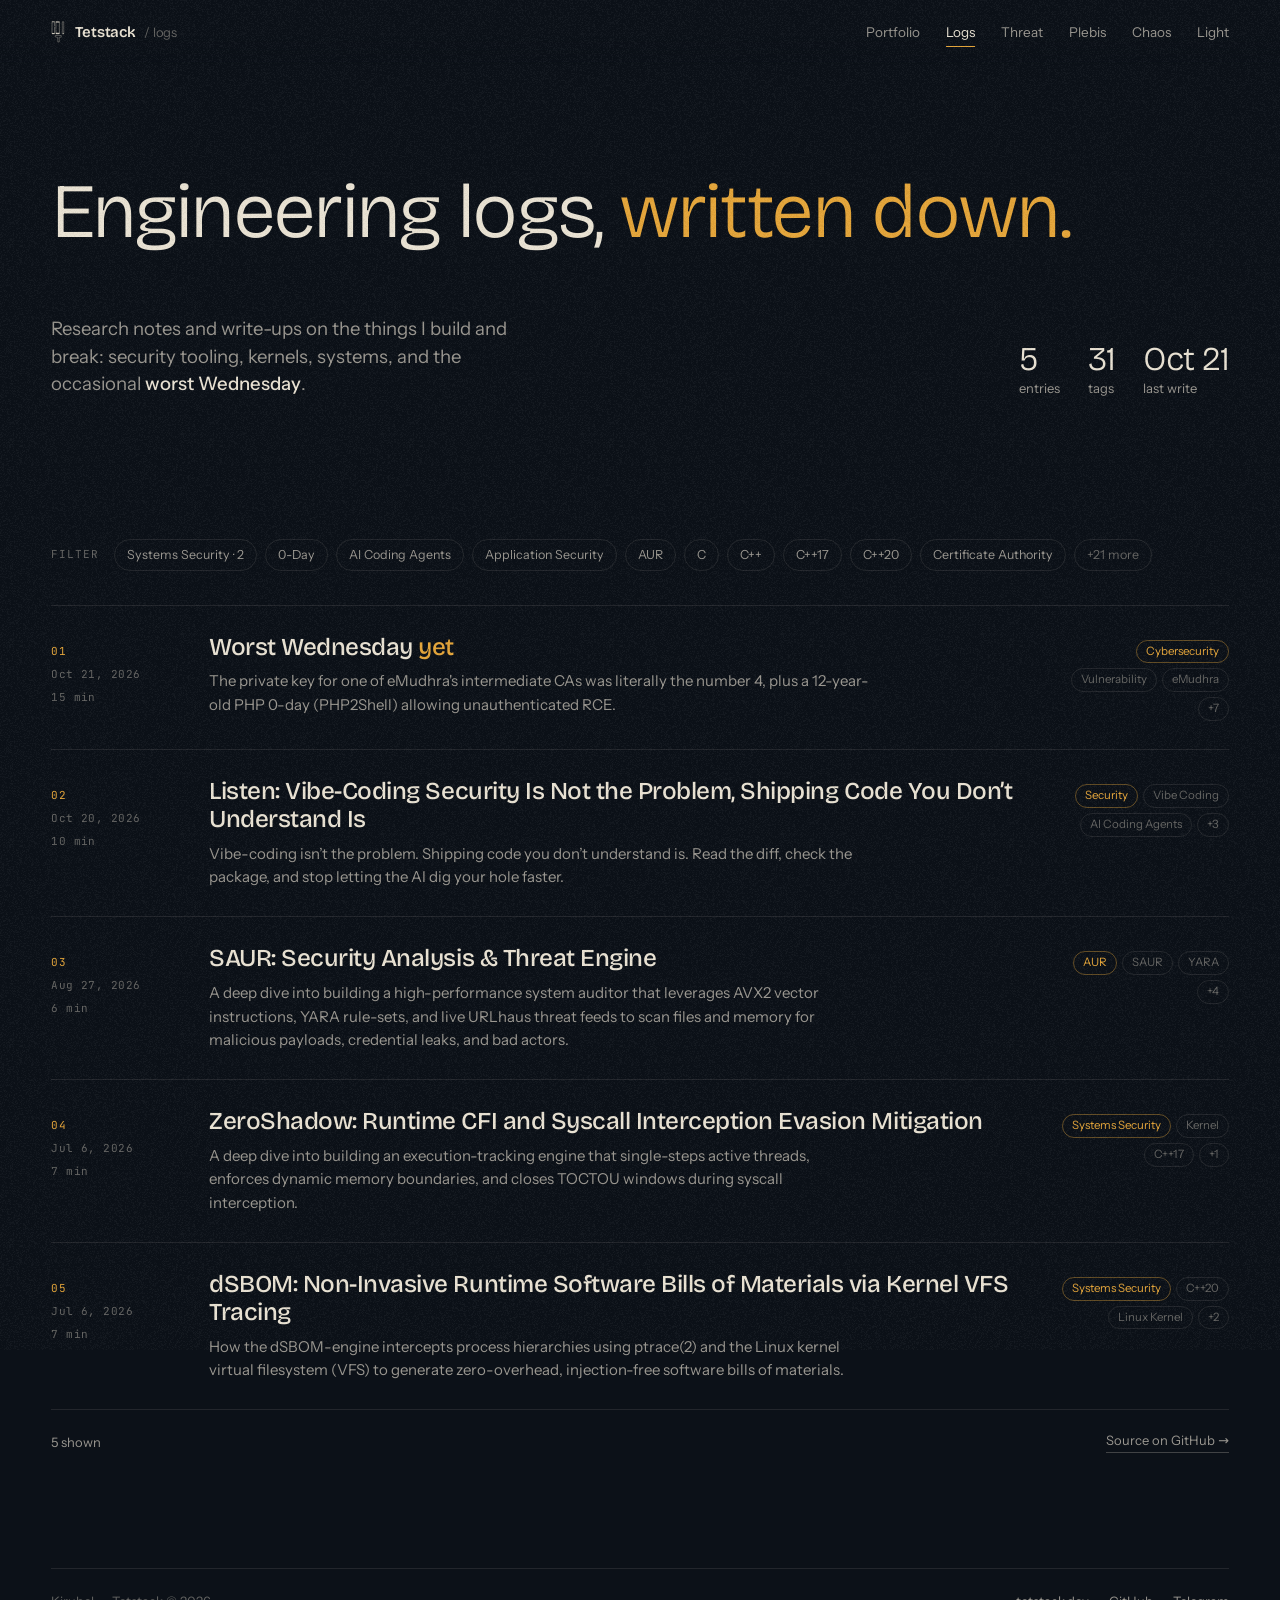
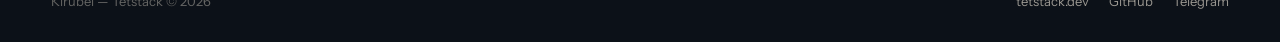
==== commit 21ccc857: "New look" ====
--- a/index.html
+++ b/index.html
@@ -3,133 +3,95 @@
 <head>
 <meta charset="UTF-8">
 <meta name="viewport" content="width=device-width, initial-scale=1.0, viewport-fit=cover">
-<meta name="theme-color" content="#0b0c0b">
+<meta name="theme-color" content="#0c1118">
 <meta name="description" content="Engineering logs by Kirubel (Tetstack): research notes and write-ups on security tooling, kernels and systems.">
-<title>TETSTACK — Engineering Logs</title>
+<title>Tetstack — Engineering logs</title>
 <link rel="canonical" href="https://logs.tetstack.dev/">
 <link rel="icon" href="/assets/favicon.svg" type="image/svg+xml">
-<link rel="preload" href="/assets/fonts/unbounded-latin-600-normal.woff2" as="font" type="font/woff2" crossorigin>
-<link rel="preload" href="/assets/fonts/DSEG14Classic-Regular.woff2" as="font" type="font/woff2" crossorigin>
+<link rel="preload" href="/assets/fonts/bricolage-grotesque-latin-wght-normal.woff2" as="font" type="font/woff2" crossorigin>
+<link rel="preload" href="/assets/fonts/instrument-sans-latin-400-normal.woff2" as="font" type="font/woff2" crossorigin>
 <script>try{if(localStorage.getItem('tetstack-theme')==='light')document.documentElement.classList.add('light')}catch(e){}</script>
 <link rel="stylesheet" href="/assets/tetstack.css">
 <style>
-.hero{padding:clamp(120px,18vh,180px) 0 clamp(36px,5vh,56px)}
-.hero .lede{margin-bottom:28px}
-.hero-keys{display:flex;flex-wrap:wrap;gap:8px}
-.stats{display:grid;grid-template-columns:repeat(3,minmax(0,1fr));gap:18px;margin:clamp(30px,5vh,48px) 0 clamp(56px,8vh,90px)}
-.stat{display:flex;justify-content:space-between;align-items:center;gap:12px;padding:16px 18px}
-.stat b{font-size:clamp(20px,2.4vw,30px);font-weight:400}
-.main-grid{display:grid;grid-template-columns:minmax(0,1fr) 330px;gap:clamp(36px,5vw,70px);align-items:start;padding-bottom:40px}
-.list-head{display:flex;justify-content:space-between;align-items:baseline;gap:12px;margin-bottom:22px}
-.list-head .eyebrow{margin:0}
-.clear-btn{font-size:10px;letter-spacing:.2em;text-transform:uppercase;color:var(--dim);border-bottom:1px solid var(--line-hi)}
-.clear-btn[hidden]{display:none}
-.posts{display:flex;flex-direction:column;gap:26px}
-.entry{display:grid;grid-template-columns:118px minmax(0,1fr);gap:clamp(16px,2.4vw,30px);padding:clamp(22px,3vw,32px);transition:transform .5s var(--ease),box-shadow .5s var(--ease)}
-.entry:hover{transform:translateY(-3px)}
-.entry[hidden]{display:none}
-.entry-side{display:flex;flex-direction:column;gap:8px;font-size:9.5px;letter-spacing:.2em;text-transform:uppercase;color:var(--faint);border-right:1px solid var(--line);padding-right:clamp(12px,2vw,24px)}
-.entry-serial{font:700 13px/1 var(--f-m);letter-spacing:.14em;color:var(--red)}
-.entry-date{color:var(--dim)}
-.entry-tags{display:flex;flex-wrap:wrap;gap:6px;margin-bottom:12px}
-.entry-tag{font-size:8.5px;letter-spacing:.18em;text-transform:uppercase;color:var(--faint);border:1px solid var(--line);border-radius:999px;padding:3px 9px}
-.entry-tag.primary{color:var(--gold);border-color:rgba(199,163,70,.5)}
-.entry-title em{font:italic 400 1.1em/1 var(--f-s);letter-spacing:0}
-.entry-title{font:600 clamp(18px,1.7vw,25px)/1.15 var(--f-d);letter-spacing:-.02em;color:var(--silver);margin-bottom:10px;transition:color .3s}
-.entry-excerpt{font:400 18px/1.45 var(--f-s);color:var(--dim);max-width:62ch;margin-bottom:16px;display:-webkit-box;-webkit-line-clamp:3;line-clamp:3;-webkit-box-orient:vertical;overflow:hidden}
-.entry-cta{display:inline-flex;gap:10px;font-size:10px;letter-spacing:.24em;text-transform:uppercase;color:var(--faint);transition:color .3s,gap .3s}
-.entry:hover .entry-cta{color:var(--silver);gap:14px}
-.entry-sig{position:absolute;right:22px;bottom:16px;font:italic 400 20px/1 var(--f-s);color:var(--ghost)}
-.msg{padding:26px;font-size:11px;letter-spacing:.12em;color:var(--dim)}
+.hero{padding:calc(120px + 6vh) 0 0}
+.hero h1{font-family:var(--serif);font-weight:300;font-size:clamp(38px,6vw,92px);line-height:1;letter-spacing:-.035em;font-variation-settings:'opsz' 96}
+.hero h1 em{font-style:normal;color:var(--acc)}
+.hero-row{display:grid;grid-template-columns:1.1fr .9fr;gap:40px;margin-top:clamp(36px,5vw,64px);align-items:end}
+.hero p{font-size:clamp(17px,1.45vw,21px);line-height:1.5;color:var(--fg-2);max-width:40ch}
+.hero p b{font-weight:500;color:var(--fg)}
+.stats{display:flex;gap:28px;justify-self:end;font-size:13px;color:var(--fg-2)}
+.stats span{display:flex;flex-direction:column;gap:2px}
+.stats b{font-family:var(--serif);font-weight:300;font-size:clamp(26px,2.6vw,38px);line-height:1;letter-spacing:-.03em;color:var(--fg)}
+@media (max-width:860px){.hero-row{grid-template-columns:1fr;gap:26px}.stats{justify-self:start}}
+
+.stream{padding:clamp(80px,11vw,150px) 0 0}
+.filters{display:flex;flex-wrap:wrap;align-items:center;gap:8px;margin-bottom:clamp(22px,3vw,34px)}
+.filters .mono{margin-right:8px}
+.chip{font-size:12.5px;color:var(--fg-2);border:1px solid var(--line);border-radius:999px;padding:5px 12px;transition:color .25s,border-color .25s,background .25s}
+.chip:hover{color:var(--fg);border-color:var(--line-2)}
+.chip.on{background:var(--fg);color:var(--bg);border-color:var(--fg)}
+.chip-more{color:var(--fg-3)}
+#clear-tags{font-size:12.5px;color:var(--fg-3);margin-left:6px}#clear-tags:hover{color:var(--fg)}
+#clear-tags[hidden]{display:none}
+.posts{border-top:1px solid var(--line)}
+.post{display:grid;grid-template-columns:130px 1fr 170px;gap:28px;align-items:baseline;padding:28px 0;border-bottom:1px solid var(--line);transition:opacity .35s}
+.posts:hover .post{opacity:.45}.posts .post:hover{opacity:1}
+.post[hidden]{display:none}
+.post .d{font-family:var(--mono);font-size:11px;letter-spacing:.04em;color:var(--fg-3);display:flex;flex-direction:column;gap:6px}
+.post .d i{font-style:normal;color:var(--acc)}
+.post h2{font-family:var(--serif);font-weight:500;font-size:clamp(20px,1.9vw,27px);line-height:1.15;letter-spacing:-.02em}
+.post h2 em{font-style:normal;color:var(--acc)}
+.post p{margin-top:8px;font-size:15px;color:var(--fg-2);max-width:66ch;display:-webkit-box;-webkit-line-clamp:3;line-clamp:3;-webkit-box-orient:vertical;overflow:hidden}
+.post .t{display:flex;flex-wrap:wrap;justify-content:flex-end;gap:5px;font-size:11.5px;color:var(--fg-3)}
+.post .t span{border:1px solid var(--line);border-radius:999px;padding:2px 9px}
+.post .t span:first-child{color:var(--acc);border-color:rgba(228,165,58,.4)}
+html.light .post .t span:first-child{border-color:rgba(181,73,27,.4)}
+.msg{padding:28px 0;font-size:14px;color:var(--fg-3)}
 .msg.err{color:var(--red)}
-.sidebar{position:sticky;top:96px;display:flex;flex-direction:column;gap:26px}
-.side-stats{display:grid;grid-template-columns:1fr 1fr;gap:10px;padding:16px}
-.side-stats div{display:flex;flex-direction:column;gap:6px}
-.side-stats b{font-size:26px;font-weight:400}
-.tags-plate{padding:18px}
-.tag-cloud{display:flex;flex-wrap:wrap;gap:6px}
-.tag-chip{font-size:9px;letter-spacing:.14em;text-transform:uppercase;color:var(--dim);border:1px solid var(--line);border-radius:999px;padding:5px 10px;transition:color .25s,border-color .25s,background .25s}
-.tag-chip:hover{color:var(--silver);border-color:var(--line-hi)}
-.tag-chip.is-active{background:var(--steel);color:#151614;border-color:transparent}
-.recent{list-style:none}
-.recent a{display:block;padding:12px 16px;border-bottom:1px solid rgba(28,33,27,.14)}
-.recent li:last-child a{border-bottom:0}
-.recent a:hover{background:rgba(28,33,27,.07)}
-.recent .r-meta{display:block;font-size:8.5px;letter-spacing:.18em;color:rgba(28,33,27,.6);text-transform:uppercase}
-.recent .r-title{display:block;font:600 12.5px/1.3 var(--f-d);margin-top:5px;color:var(--seg)}
-@media (max-width:1100px){.main-grid{grid-template-columns:1fr}.sidebar{position:static}}
-@media (max-width:640px){
-  .stats{grid-template-columns:1fr;gap:16px}
-  .entry{grid-template-columns:1fr;gap:14px}
-  .entry-side{flex-direction:row;flex-wrap:wrap;gap:6px 14px;border-right:0;border-bottom:1px solid var(--line);padding:0 0 12px}
-  .entry-excerpt{font-size:17px}
-}
+.list-foot{display:flex;justify-content:space-between;align-items:center;padding-top:20px;font-size:13px;color:var(--fg-2)}
+@media (max-width:860px){.post{grid-template-columns:1fr;gap:10px}.post .d{flex-direction:row;gap:14px}.post .t{justify-content:flex-start}}
 </style>
 </head>
 <body>
-<div id="studio" aria-hidden="true"></div>
 <div id="grain" aria-hidden="true"></div>
-
-<header class="hud">
-  <a class="brand" href="https://tetstack.dev" aria-label="Tetstack home"><svg class="logo" viewBox="0 0 120 192" fill="none" stroke-linecap="square" aria-hidden="true"><g class="lg-shadow" stroke="#5e625b" fill="none"><path d="M10.5 9 V114.5 H32.5 V9 Z" stroke-width="3" fill="none"/><path d="M44.5 9 V114.5 H74.5 V9 Z" stroke-width="3" fill="none"/><path d="M104.5 9 V114.5 H112.5 V9 Z" stroke-width="2.4" fill="none"/><path d="M42.6 129.2 C55 128.4 76 128.6 90.8 129.6 L91.2 144 C86 143.8 79 143.6 73.2 144.2 L73.6 185.4 C69 185.6 64 185.8 60.4 185.6 L59.8 144.6 C53 144.2 47 144.4 43.2 143.4 Z" stroke-width="3" fill="none"/></g><g class="lg-ink" stroke="#ecebe2" fill="none"><path d="M30 40 V6 H8 V112 H30 V54" stroke-width="3.2"/><rect x="8" y="105" width="22" height="7" stroke="none" fill="#ecebe2"/><rect x="8" y="6" width="22" height="4" stroke="none" fill="#ecebe2"/><path d="M42 70 V6 H72 V112 H42 V82" stroke-width="3.2"/><rect x="42" y="6" width="30" height="6.5" stroke="none" fill="#ecebe2"/><rect x="42" y="103" width="30" height="9" stroke="none" fill="#ecebe2"/><path d="M102 6 H110 V112 H102 Z" stroke-width="2.6"/><rect x="102" y="106" width="8" height="6" stroke="none" fill="#ecebe2"/><path d="M40.2 126.6 C53 125.6 74 125.9 88.4 127 L88.8 141.4 C83.6 141.1 76.6 140.9 70.8 141.6 L71.2 182.8 C66.6 183 61.6 183.2 58 183 L57.4 142 C50.6 141.6 44.6 141.8 40.8 140.8 Z" stroke-width="2.6" fill="none"/></g><g class="lg-ghost" stroke="#b5bba8" fill="none" opacity=".42"><path d="M34.5 10 H37.5 V107 H34.5 Z" stroke-width="1.4" fill="none"/><path d="M77 10 H97 V106 H77 Z" stroke-width="2.6" fill="none"/><rect x="77" y="96" width="20" height="10" stroke="none" fill="#b5bba8"/></g></svg><span class="chrome-t">TETSTACK</span><span class="brand-sub">/ LOGS</span></a>
-  <nav class="rail" aria-label="Sites">
-    <a href="https://tetstack.dev"><b>01</b>Portfolio</a>
-    <a href="/" class="on"><b>02</b>Logs</a>
-    <a href="https://threat.tetstack.dev"><b>03</b>Threat</a>
-    <a href="https://plebis.tetstack.dev"><b>04</b>Plebis</a>
-    <a href="https://chaos.tetstack.dev"><b>05</b>Chaos</a>
+<header class="nav">
+  <a class="brand" href="https://tetstack.dev" aria-label="Tetstack home"><svg viewBox="0 0 120 192" fill="none" stroke-linecap="square" aria-hidden="true"><g class="lg-ink" stroke="#e9e2d3" fill="none"><path d="M30 40 V6 H8 V112 H30 V54" stroke-width="3.2"/><rect x="8" y="105" width="22" height="7" stroke="none" fill="#e9e2d3"/><rect x="8" y="6" width="22" height="4" stroke="none" fill="#e9e2d3"/><path d="M42 70 V6 H72 V112 H42 V82" stroke-width="3.2"/><rect x="42" y="6" width="30" height="6.5" stroke="none" fill="#e9e2d3"/><rect x="42" y="103" width="30" height="9" stroke="none" fill="#e9e2d3"/><path d="M102 6 H110 V112 H102 Z" stroke-width="2.6"/><rect x="102" y="106" width="8" height="6" stroke="none" fill="#e9e2d3"/><path d="M40.2 126.6 C53 125.6 74 125.9 88.4 127 L88.8 141.4 C83.6 141.1 76.6 140.9 70.8 141.6 L71.2 182.8 C66.6 183 61.6 183.2 58 183 L57.4 142 C50.6 141.6 44.6 141.8 40.8 140.8 Z" stroke-width="2.6" fill="none"/></g></svg>Tetstack <small>/ logs</small></a>
+  <nav class="nav-links" aria-label="Sites">
+    <a href="https://tetstack.dev">Portfolio</a>
+    <a href="/" class="on keep">Logs</a>
+    <a href="https://threat.tetstack.dev">Threat</a>
+    <a href="https://plebis.tetstack.dev">Plebis</a>
+    <a href="https://chaos.tetstack.dev">Chaos</a>
+    <button type="button" id="theme" aria-pressed="false" aria-label="Switch to light theme">Light</button>
   </nav>
-  <div class="hud-r">
-    <button class="key theme-key" type="button" id="theme-toggle" aria-pressed="false" aria-label="Switch to light theme"><span class="tk-ico" aria-hidden="true"></span><span class="tk-lbl" id="theme-lbl">LIGHT</span></button>
-    <div class="lcd-mini" aria-hidden="true"><span class="lcd-lbl">LOGS</span><span class="seg" id="hud-count">--</span><span class="lcd-lbl">TIME</span><span class="seg" id="hud-clock">00:00:00</span></div>
-  </div>
 </header>
 
-<main class="wrap">
-  <section class="hero">
-    <span class="tag rv">~/root/logs · tail -f</span>
-    <h1 class="h2 rv">Engineering logs, <em>written down.</em></h1>
-    <p class="lede rv">Stuff I explained about my projects (some of them). Research notes, write-ups and the occasional <b>worst Wednesday</b>.</p>
-    <div class="hero-keys rv">
-      <a class="key" href="https://tetstack.dev"><span class="ink-red">←</span>tetstack.dev</a>
-      <a class="key" href="https://github.com/PicasoTheDeal" target="_blank" rel="noopener noreferrer"><span class="ink-blue">GH</span>GitHub</a>
-      <a class="key" href="https://t.me/Tetstack" target="_blank" rel="noopener noreferrer"><span class="ink-gold">TG</span>Telegram</a>
-    </div>
-    <div class="stats">
-      <div class="lcd-panel stat rv"><span class="lcd-lbl">LOG ENTRIES</span><b class="seg" id="stat-entries">--</b></div>
-      <div class="lcd-panel stat rv"><span class="lcd-lbl">ACTIVE TAGS</span><b class="seg" id="stat-tags">--</b></div>
-      <div class="lcd-panel stat rv"><span class="lcd-lbl">LAST WRITE</span><b class="seg" id="stat-last">--.--.--</b></div>
+<main>
+  <section class="hero wrap">
+    <h1 class="rv">Engineering logs, <em>written down.</em></h1>
+    <div class="hero-row">
+      <p class="rv">Research notes and write-ups on the things I build and break: security tooling, kernels, systems, and the occasional <b>worst Wednesday</b>.</p>
+      <div class="stats rv">
+        <span><b id="stat-entries">—</b>entries</span>
+        <span><b id="stat-tags">—</b>tags</span>
+        <span><b id="stat-last">—</b>last write</span>
+      </div>
     </div>
   </section>
 
-  <div class="main-grid">
-    <section aria-label="Log entries">
-      <div class="list-head"><span class="eyebrow">Runtime stream · <span id="shown-count">0</span> shown</span><button class="clear-btn" id="clear-tags" type="button" hidden>clear filter ×</button></div>
-      <div class="posts" id="posts-container"><p class="plate msg">[ querying log manifest... ]</p></div>
-    </section>
+  <section class="stream wrap" aria-label="Log entries">
+    <div class="filters rv"><span class="mono">Filter</span><div id="tag-cloud" style="display:contents"></div><button type="button" id="clear-tags" hidden>clear ×</button></div>
+    <div class="posts rv" id="posts-container"><p class="msg">Loading entries…</p></div>
+    <div class="list-foot rv"><span><span id="shown-count">0</span> shown</span><a class="ul" href="https://github.com/PicasoTheDeal/Engineering-logs" target="_blank" rel="noopener noreferrer">Source on GitHub →</a></div>
+  </section>
 
-    <aside class="sidebar" aria-label="Stream sidebar">
-      <div class="lcd-panel">
-        <div class="lcd-head"><span>Stream status</span><span style="color:var(--red)">REC</span></div>
-        <div class="side-stats">
-          <div><span class="lcd-lbl">ENTRIES</span><b class="seg" id="rail-entries">--</b></div>
-          <div><span class="lcd-lbl">TAGS</span><b class="seg" id="rail-tags">--</b></div>
-        </div>
-      </div>
-      <div class="plate tags-plate" id="tags">
-        <span class="eyebrow">Filter by tag</span>
-        <div class="tag-cloud" id="tag-cloud"></div>
-      </div>
-      <div class="lcd-panel">
-        <div class="lcd-head"><span>Latest signals</span><span>TX</span></div>
-        <ol class="recent" id="recent-list"></ol>
-      </div>
-    </aside>
-  </div>
-
-  <footer class="site-foot">
-    <svg class="logo logo-lg" viewBox="0 0 120 192" fill="none" stroke-linecap="square" aria-hidden="true"><g class="lg-shadow" stroke="#5e625b" fill="none"><path d="M10.5 9 V114.5 H32.5 V9 Z" stroke-width="3" fill="none"/><path d="M44.5 9 V114.5 H74.5 V9 Z" stroke-width="3" fill="none"/><path d="M104.5 9 V114.5 H112.5 V9 Z" stroke-width="2.4" fill="none"/><path d="M42.6 129.2 C55 128.4 76 128.6 90.8 129.6 L91.2 144 C86 143.8 79 143.6 73.2 144.2 L73.6 185.4 C69 185.6 64 185.8 60.4 185.6 L59.8 144.6 C53 144.2 47 144.4 43.2 143.4 Z" stroke-width="3" fill="none"/></g><g class="lg-ink" stroke="#ecebe2" fill="none"><path d="M30 40 V6 H8 V112 H30 V54" stroke-width="3.2"/><rect x="8" y="105" width="22" height="7" stroke="none" fill="#ecebe2"/><rect x="8" y="6" width="22" height="4" stroke="none" fill="#ecebe2"/><path d="M42 70 V6 H72 V112 H42 V82" stroke-width="3.2"/><rect x="42" y="6" width="30" height="6.5" stroke="none" fill="#ecebe2"/><rect x="42" y="103" width="30" height="9" stroke="none" fill="#ecebe2"/><path d="M102 6 H110 V112 H102 Z" stroke-width="2.6"/><rect x="102" y="106" width="8" height="6" stroke="none" fill="#ecebe2"/><path d="M40.2 126.6 C53 125.6 74 125.9 88.4 127 L88.8 141.4 C83.6 141.1 76.6 140.9 70.8 141.6 L71.2 182.8 C66.6 183 61.6 183.2 58 183 L57.4 142 C50.6 141.6 44.6 141.8 40.8 140.8 Z" stroke-width="2.6" fill="none"/></g><g class="lg-ghost" stroke="#b5bba8" fill="none" opacity=".42"><path d="M34.5 10 H37.5 V107 H34.5 Z" stroke-width="1.4" fill="none"/><path d="M77 10 H97 V106 H77 Z" stroke-width="2.6" fill="none"/><rect x="77" y="96" width="20" height="10" stroke="none" fill="#b5bba8"/></g></svg>
-    <div class="foot"><span>K. — PicasoTheDeal © 2026</span><a href="https://tetstack.dev">tetstack.dev</a><a href="https://github.com/PicasoTheDeal/Engineering-logs" target="_blank" rel="noopener noreferrer">read the source</a></div>
+  <footer class="foot wrap">
+    <span>Kirubel — Tetstack © 2026</span>
+    <nav>
+      <a href="https://tetstack.dev">tetstack.dev</a>
+      <a href="https://github.com/PicasoTheDeal" target="_blank" rel="noopener noreferrer">GitHub</a>
+      <a href="https://t.me/Tetstack" target="_blank" rel="noopener noreferrer">Telegram</a>
+    </nav>
   </footer>
 </main>
 
@@ -143,40 +105,32 @@
   const d = new Date(str);
   return isNaN(d.getTime()) ? null : d;
 }
-function two(n){ return String(n).padStart(2, '0'); }
-function fmtDate(d){ return d ? d.getFullYear() + '/' + two(d.getMonth() + 1) + '/' + two(d.getDate()) : '----/--/--'; }
-function segDate(d){ return d ? String(d.getFullYear()).slice(2) + '.' + two(d.getMonth() + 1) + '.' + two(d.getDate()) : '--.--.--'; }
+const MONTHS = ['Jan','Feb','Mar','Apr','May','Jun','Jul','Aug','Sep','Oct','Nov','Dec'];
+function fmtDate(d){ return d ? MONTHS[d.getMonth()] + ' ' + d.getDate() + ', ' + d.getFullYear() : '—'; }
+function shortDate(d){ return d ? MONTHS[d.getMonth()] + ' ' + d.getDate() : '—'; }
 function tagsOf(log){ return (log.category || 'Systems').split(',').map(t => t.trim()).filter(Boolean); }
 function setText(id, v){ const el = document.getElementById(id); if (el) el.textContent = String(v); }
 
 const active = new Set();
+const MAX_CHIPS = 10;
 
 function renderEntry(log, idx){
   const d = parseDate(log.date);
   const tags = tagsOf(log);
   const a = document.createElement('a');
-  a.className = 'entry plate rv';
+  a.className = 'post';
   a.href = '/post.html?id=' + encodeURIComponent(log.id);
   a.dataset.tags = JSON.stringify(tags.map(t => t.toLowerCase()));
   a.innerHTML =
-    '<div class="entry-side">' +
-      '<span class="entry-serial">Nº ' + String(idx + 1).padStart(3, '0') + '</span>' +
-      '<span class="entry-date">' + fmtDate(d) + '</span>' +
-      '<span>' + escapeHtml(String(log.readTime || '?')) + ' min read</span>' +
-    '</div>' +
-    '<div class="entry-body">' +
-      '<div class="entry-tags">' + tags.map((t, i) => '<span class="entry-tag' + (i === 0 ? ' primary' : '') + '">' + escapeHtml(t) + '</span>').join('') + '</div>' +
-      '<h2 class="entry-title">' + escapeHtml(log.title || 'untitled').replace(/\*([^*]+)\*/g, '<em>$1</em>') + '</h2>' +
-      '<p class="entry-excerpt">' + escapeHtml(log.excerpt || '') + '</p>' +
-      '<span class="entry-cta">read entry <span>→</span></span>' +
-    '</div>' +
-    '<span class="entry-sig" aria-hidden="true">k.</span>';
+    '<span class="d"><i>' + String(idx + 1).padStart(2, '0') + '</i><span>' + fmtDate(d) + '</span><span>' + escapeHtml(String(log.readTime || '?')) + ' min</span></span>' +
+    '<span><h2>' + escapeHtml(log.title || 'untitled').replace(/\*([^*]+)\*/g, '<em>$1</em>') + '</h2><p>' + escapeHtml(log.excerpt || '') + '</p></span>' +
+    '<span class="t">' + tags.slice(0, 3).map(t => '<span>' + escapeHtml(t) + '</span>').join('') + (tags.length > 3 ? '<span>+' + (tags.length - 3) + '</span>' : '') + '</span>';
   return a;
 }
 
 function applyFilter(){
   let shown = 0;
-  document.querySelectorAll('#posts-container .entry').forEach(el => {
+  document.querySelectorAll('#posts-container .post').forEach(el => {
     const tags = JSON.parse(el.dataset.tags || '[]');
     const ok = !active.size || tags.some(t => active.has(t));
     el.hidden = !ok;
@@ -184,22 +138,20 @@
   });
   setText('shown-count', shown);
   document.getElementById('clear-tags').hidden = !active.size;
-  document.querySelectorAll('.tag-chip').forEach(c => c.classList.toggle('is-active', active.has(c.dataset.tag)));
+  document.querySelectorAll('.chip').forEach(c => c.classList.toggle('on', active.has(c.dataset.tag)));
 }
 
 async function fetchLogs(){
   const postsContainer = document.getElementById('posts-container');
   const tagCloud = document.getElementById('tag-cloud');
-  const recentList = document.getElementById('recent-list');
   try {
     const res = await fetch('/posts.json', { cache: 'no-cache' });
     if (!res.ok) throw new Error(res.status);
     const logs = await res.json();
     postsContainer.innerHTML = '';
     tagCloud.innerHTML = '';
-    recentList.innerHTML = '';
     if (!Array.isArray(logs) || !logs.length){
-      postsContainer.innerHTML = '<p class="plate msg">[ empty manifest — no runtime entries ]</p>';
+      postsContainer.innerHTML = '<p class="msg">Nothing here yet.</p>';
       return;
     }
     const sorted = [...logs].sort((a, b) => (parseDate(b.date) || 0) - (parseDate(a.date) || 0));
@@ -208,29 +160,35 @@
       tagsOf(log).forEach(t => { const k = t.toLowerCase(); tagCount.set(k, { label: t, n: ((tagCount.get(k) || {}).n || 0) + 1 }); });
       postsContainer.appendChild(renderEntry(log, i));
     });
-    [...tagCount.entries()].sort((a, b) => b[1].n - a[1].n || a[1].label.localeCompare(b[1].label)).forEach(([k, v]) => {
-      const chip = document.createElement('button');
-      chip.type = 'button';
-      chip.className = 'tag-chip';
-      chip.dataset.tag = k;
-      chip.textContent = v.label + (v.n > 1 ? ' ·' + v.n : '');
-      chip.addEventListener('click', () => { active.has(k) ? active.delete(k) : active.add(k); applyFilter(); });
-      tagCloud.appendChild(chip);
-    });
-    sorted.slice(0, 4).forEach(log => {
-      const li = document.createElement('li');
-      li.innerHTML = '<a href="/post.html?id=' + encodeURIComponent(log.id) + '"><span class="r-meta">' + escapeHtml(log.date || '') + ' · ' + escapeHtml(tagsOf(log)[0]) + '</span><span class="r-title">' + escapeHtml(String(log.title || 'untitled').replace(/\*/g, '')) + '</span></a>';
-      recentList.appendChild(li);
-    });
-    const count = two(logs.length);
-    ['stat-entries', 'rail-entries', 'hud-count'].forEach(id => setText(id, count));
-    ['stat-tags', 'rail-tags'].forEach(id => setText(id, two(tagCount.size)));
-    setText('stat-last', segDate(parseDate(sorted[0].date)));
+    const ranked = [...tagCount.entries()].sort((a, b) => b[1].n - a[1].n || a[1].label.localeCompare(b[1].label));
+    let expanded = false;
+    function drawChips(){
+      tagCloud.innerHTML = '';
+      (expanded ? ranked : ranked.slice(0, MAX_CHIPS)).forEach(([k, v]) => {
+        const chip = document.createElement('button');
+        chip.type = 'button';
+        chip.className = 'chip' + (active.has(k) ? ' on' : '');
+        chip.dataset.tag = k;
+        chip.textContent = v.label + (v.n > 1 ? ' · ' + v.n : '');
+        chip.addEventListener('click', () => { active.has(k) ? active.delete(k) : active.add(k); applyFilter(); });
+        tagCloud.appendChild(chip);
+      });
+      if (ranked.length > MAX_CHIPS){
+        const more = document.createElement('button');
+        more.type = 'button'; more.className = 'chip chip-more';
+        more.textContent = expanded ? 'less' : '+' + (ranked.length - MAX_CHIPS) + ' more';
+        more.addEventListener('click', () => { expanded = !expanded; drawChips(); });
+        tagCloud.appendChild(more);
+      }
+    }
+    drawChips();
+    setText('stat-entries', logs.length);
+    setText('stat-tags', tagCount.size);
+    setText('stat-last', shortDate(parseDate(sorted[0].date)));
     applyFilter();
     TS.reveal(postsContainer);
   } catch (e){
-    postsContainer.innerHTML = '<p class="plate msg err">[!] Failed to resolve log mapping descriptor.</p>';
-    recentList.innerHTML = '<li><a href="#"><span class="r-meta">!</span><span class="r-title">no signal</span></a></li>';
+    postsContainer.innerHTML = '<p class="msg err">Couldn’t load the entries.</p>';
   }
 }
 document.getElementById('clear-tags').addEventListener('click', () => { active.clear(); applyFilter(); });
--- a/assets/tetstack.css
+++ b/assets/tetstack.css
@@ -1,121 +1,110 @@
-@font-face{font-family:'Unbounded';font-weight:600;font-display:swap;src:url(/assets/fonts/unbounded-latin-600-normal.woff2) format('woff2')}
-@font-face{font-family:'Unbounded';font-weight:800;font-display:swap;src:url(/assets/fonts/unbounded-latin-800-normal.woff2) format('woff2')}
-@font-face{font-family:'Instrument Serif';font-style:italic;font-weight:400;font-display:swap;src:url(/assets/fonts/instrument-serif-latin-400-italic.woff2) format('woff2')}
-@font-face{font-family:'Instrument Serif';font-style:normal;font-weight:400;font-display:swap;src:url(/assets/fonts/instrument-serif-latin-400-normal.woff2) format('woff2')}
+@font-face{font-family:'Bricolage';font-weight:200 800;font-display:swap;src:url(/assets/fonts/bricolage-grotesque-latin-wght-normal.woff2) format('woff2-variations'),url(/assets/fonts/bricolage-grotesque-latin-wght-normal.woff2) format('woff2')}
+@font-face{font-family:'Instrument Sans';font-weight:400;font-display:swap;src:url(/assets/fonts/instrument-sans-latin-400-normal.woff2) format('woff2')}
+@font-face{font-family:'Instrument Sans';font-weight:500;font-display:swap;src:url(/assets/fonts/instrument-sans-latin-500-normal.woff2) format('woff2')}
+@font-face{font-family:'Instrument Sans';font-weight:600;font-display:swap;src:url(/assets/fonts/instrument-sans-latin-600-normal.woff2) format('woff2')}
 @font-face{font-family:'JetBrains Mono';font-weight:400;font-display:swap;src:url(/assets/fonts/jetbrains-mono-latin-400-normal.woff2) format('woff2')}
 @font-face{font-family:'JetBrains Mono';font-weight:600;font-display:swap;src:url(/assets/fonts/jetbrains-mono-latin-600-normal.woff2) format('woff2')}
-@font-face{font-family:'DSEG14';font-weight:400;font-display:block;src:url(/assets/fonts/DSEG14Classic-Regular.woff2) format('woff2')}
 
 :root{
-  --g0:#0a0b0a;--g1:#121312;--g2:#1b1c1b;--g3:#262825;--g4:#3d403c;--g5:#5e625b;
-  --silver:#ecebe2;--silver2:#c9cac1;--dim:rgba(236,235,226,.64);--faint:rgba(236,235,226,.36);--ghost:rgba(236,235,226,.1);
-  --line:rgba(236,235,226,.12);--line-hi:rgba(236,235,226,.3);
-  --lcd:#b5bba8;--lcd-hi:#c6ccb8;--seg:#1c211b;--seg-off:rgba(28,33,27,.085);
-  --gold:#c7a346;--red:#b8362c;--blue:#4170a0;
-  --plate-a:#1f211e;--plate-b:#141514;--plate-ring:rgba(236,235,226,.14);--plate-gap:#101110;
-  --chrome:linear-gradient(180deg,#ffffff 0%,#f1f0e8 30%,#a9aaa2 49%,#6d6f69 52%,#d9d9d0 66%,#ffffff 84%,#b4b5ad 100%);
-  --steel:linear-gradient(180deg,#f4f4ee 0%,#cfd0c8 45%,#9a9c95 55%,#e0e1da 100%);
-  --f-d:'Unbounded','Arial Black',sans-serif;
-  --f-s:'Instrument Serif',Georgia,serif;
-  --f-m:'JetBrains Mono',ui-monospace,monospace;
-  --f-seg:'DSEG14','JetBrains Mono',monospace;
-  --ease:cubic-bezier(.22,1,.36,1);
-  --gut:clamp(18px,5vw,90px);
+  --bg:#0c1118;
+  --bg-2:#111822;
+  --fg:#e9e2d3;
+  --fg-2:rgba(233,226,211,.64);
+  --fg-3:rgba(233,226,211,.4);
+  --line:rgba(233,226,211,.1);
+  --line-2:rgba(233,226,211,.24);
+  --acc:#e4a53a;
+  --img-bg:#161e29;
+  --sans:'Instrument Sans',ui-sans-serif,system-ui,sans-serif;
+  --serif:'Bricolage',ui-sans-serif,system-ui,sans-serif;
+  --mono:'JetBrains Mono',ui-monospace,SFMono-Regular,Menlo,Consolas,monospace;
+  --ease:cubic-bezier(.2,.7,.2,1);
+  --wrap:1240px;
+  --gut:clamp(20px,4vw,56px);
+
+  --g0:var(--bg);--g1:var(--bg-2);--g2:#18212d;--g3:#222d3b;--g4:#3a4656;--g5:#5b6878;
+  --silver:var(--fg);--silver2:var(--fg-2);--dim:var(--fg-2);--faint:var(--fg-3);--ghost:rgba(233,226,211,.08);
+  --line-hi:var(--line-2);
+  --lcd:var(--img-bg);--lcd-hi:var(--bg-2);--seg:var(--fg);--seg-off:rgba(233,226,211,.08);
+  --gold:var(--acc);--red:#d2603a;--blue:#5f8fc9;
+  --plate-a:var(--bg-2);--plate-b:var(--img-bg);--plate-ring:var(--line);--plate-gap:var(--bg);
+  --chrome:var(--fg);--steel:var(--acc);
+  --f-d:var(--serif);--f-s:var(--sans);--f-m:var(--mono);--f-seg:var(--mono);
 }
-html.light{--silver:#191a18;--silver2:#3b3d38;--dim:rgba(25,26,24,.72);--faint:rgba(25,26,24,.48);--ghost:rgba(25,26,24,.14);--line:rgba(25,26,24,.14);--line-hi:rgba(25,26,24,.32);--g0:#e4e4dc;
-  --plate-a:#f6f6f0;--plate-b:#e2e3db;--plate-ring:rgba(25,26,24,.22);--plate-gap:#d6d7cf;
-  --chrome:linear-gradient(180deg,#62645e 0%,#2c2d2a 36%,#0c0d0c 50%,#3a3c37 64%,#70726b 84%,#242522 100%);color-scheme:light}
+html.light{
+  --bg:#ebe3d2;
+  --bg-2:#e1d8c5;
+  --fg:#121a26;
+  --fg-2:rgba(18,26,38,.66);
+  --fg-3:rgba(18,26,38,.42);
+  --line:rgba(18,26,38,.12);
+  --line-2:rgba(18,26,38,.26);
+  --acc:#b5491b;
+  --img-bg:#d6ccb7;
+  --g2:#d2c8b3;--g3:#c6bba5;--g4:#9b927f;--g5:#6f685a;
+  --ghost:rgba(18,26,38,.08);--seg-off:rgba(18,26,38,.08);
+  --red:#b5491b;--blue:#2f5f9e;
+  color-scheme:light;
+}
 
 *,*::before,*::after{box-sizing:border-box;margin:0;padding:0}
-html{background:var(--g0);color:var(--silver);-webkit-font-smoothing:antialiased;-moz-osx-font-smoothing:grayscale;overflow-x:clip}
-body{font-family:var(--f-m);font-size:14px;line-height:1.65;overflow-x:clip;min-height:100vh;-webkit-tap-highlight-color:transparent}
+html{scroll-behavior:smooth;-webkit-text-size-adjust:100%;background:var(--bg)}
+@media (prefers-reduced-motion:reduce){html{scroll-behavior:auto}}
+body{background:var(--bg);color:var(--fg);font-family:var(--sans);font-size:16px;font-weight:400;line-height:1.55;-webkit-font-smoothing:antialiased;-moz-osx-font-smoothing:grayscale;overflow-x:hidden;min-height:100vh;transition:background .5s var(--ease),color .5s var(--ease);-webkit-tap-highlight-color:transparent}
 a{color:inherit;text-decoration:none}
 button{font:inherit;color:inherit;background:none;border:0;cursor:pointer}
-::selection{background:var(--silver);color:var(--g0)}
-:focus-visible{outline:1px solid var(--silver);outline-offset:3px}
-.sr{position:absolute!important;width:1px;height:1px;overflow:hidden;clip:rect(0 0 0 0);white-space:nowrap}
-.ink-red{color:var(--red)}.ink-gold{color:var(--gold)}.ink-blue{color:var(--blue)}
-.chrome-t{background:var(--chrome);-webkit-background-clip:text;background-clip:text;color:transparent}
+img{display:block;max-width:100%}
+::selection{background:var(--acc);color:var(--bg)}
+:focus-visible{outline:1px solid var(--fg);outline-offset:3px}
 
-#studio{position:fixed;inset:0;z-index:-1;background:radial-gradient(120% 70% at 50% 8%,rgba(0,0,0,0) 0%,rgba(0,0,0,.55) 100%),linear-gradient(180deg,#0b0c0b 0%,#171817 34%,#2b2d2a 72%,#464a45 100%)}
-html.light #studio{background:radial-gradient(120% 70% at 50% 6%,rgba(255,255,255,.7),rgba(255,255,255,0) 70%),linear-gradient(180deg,#f2f2ec 0%,#dfe0d8 45%,#c4c6be 100%)}
-#grain{position:fixed;inset:0;z-index:90;pointer-events:none;opacity:.15;background-repeat:repeat;background-size:200px 200px}
+.sr{position:absolute;width:1px;height:1px;overflow:hidden;clip:rect(0 0 0 0);white-space:nowrap}
+.wrap{width:min(var(--wrap),100% - 2*var(--gut));margin-inline:auto}
+.mono{font-family:var(--mono);font-size:11px;letter-spacing:.08em;text-transform:uppercase;color:var(--fg-3)}
+.ul{border-bottom:1px solid var(--line-2);padding-bottom:2px;transition:color .3s,border-color .3s}
+.ul:hover{color:var(--fg);border-color:var(--acc)}
+
+#grain{position:fixed;inset:-50%;width:200%;height:200%;z-index:90;pointer-events:none;opacity:.14;background-repeat:repeat;background-size:200px 200px;animation:grain 1.2s steps(3) infinite}
 html.light #grain{opacity:.08}
+@keyframes grain{0%{transform:translate3d(0,0,0)}33%{transform:translate3d(-17px,9px,0)}66%{transform:translate3d(11px,-13px,0)}100%{transform:translate3d(0,0,0)}}
+@media (prefers-reduced-motion:reduce){#grain{animation:none}}
 
-.hud{position:fixed;top:0;left:0;right:0;z-index:80;display:flex;align-items:center;justify-content:space-between;gap:20px;padding:14px var(--gut) 26px;pointer-events:none;
-  background:linear-gradient(180deg,rgba(10,11,10,.96) 0%,rgba(10,11,10,.9) 55%,rgba(10,11,10,0) 100%)}
-html.light .hud{background:linear-gradient(180deg,rgba(236,236,229,.97) 0%,rgba(236,236,229,.9) 55%,rgba(236,236,229,0) 100%)}
-.hud > *{pointer-events:auto}
-.brand{display:flex;align-items:center;gap:12px;font:800 13px/1 var(--f-d);letter-spacing:.32em;white-space:nowrap}
-.brand-sub{font:600 10px/1 var(--f-m);letter-spacing:.24em;color:var(--faint)}
-.logo{display:block;height:38px;width:auto;flex:none;overflow:visible}
-.logo-lg{height:110px}
-.brand:hover .logo .lg-ghost{opacity:.8;transition:opacity .3s}
-html.light .logo .lg-ink{stroke:#191a18}
-html.light .logo .lg-ink rect{fill:#191a18}
-html.light .logo .lg-shadow{stroke:#a3a69e}
-html.light .logo .lg-ghost{stroke:#6f7867}
-html.light .logo .lg-ghost rect{fill:#6f7867}
-.rail{display:flex;gap:4px;padding:4px;border-radius:999px;border:1px solid var(--line);background:rgba(10,11,10,.7)}
-html.light .rail{background:rgba(255,255,255,.6)}
-.rail a{display:flex;gap:7px;align-items:baseline;padding:6px 12px;border-radius:999px;font-size:10px;letter-spacing:.16em;text-transform:uppercase;color:var(--faint);transition:color .3s,background .3s;white-space:nowrap}
-.rail a b{font-weight:600;font-size:9px;color:var(--ghost)}
-.rail a:hover{color:var(--silver)}
-.rail a.on{background:var(--steel);color:#151614}
-.rail a.on b{color:#4b4e48}
-.hud-r{display:flex;align-items:center;gap:8px}
-.lcd-mini{display:grid;grid-template-columns:auto auto;align-items:center;gap:0 8px;padding:5px 10px;border-radius:6px;background:linear-gradient(180deg,var(--lcd-hi),var(--lcd));box-shadow:inset 0 1px 3px rgba(0,0,0,.45),0 0 0 2px #202220,0 0 0 3px #7c7f78}
-.lcd-mini .seg{font-size:10px}
-.lcd-lbl{font:600 7.5px/1 var(--f-m);letter-spacing:.18em;color:rgba(28,33,27,.6);text-transform:uppercase}
-.seg{font-family:var(--f-seg);color:var(--seg);letter-spacing:.06em;font-weight:400}
+.nav,.hud{position:fixed;top:0;left:0;right:0;z-index:80;display:flex;align-items:center;justify-content:space-between;padding:18px var(--gut);background:linear-gradient(var(--bg) 55%,transparent);transition:background .5s var(--ease)}
+.brand{display:flex;align-items:center;gap:10px;font-family:var(--serif);font-weight:600;font-size:15px;letter-spacing:-.01em}
+.brand svg{width:14px;height:22px}
+.brand .lg-ink{stroke:var(--fg)}.brand .lg-ink rect{fill:var(--fg)}
+.brand .lg-shadow,.brand .lg-ghost{display:none}
+.brand small{font-family:var(--sans);font-weight:400;font-size:13px;color:var(--fg-3);margin-left:-2px}
+.nav-links{display:flex;gap:26px;font-size:13.5px;color:var(--fg-2)}
+.nav-links a,.nav-links button{position:relative;padding:4px 0;transition:color .3s}
+.nav-links a::after{content:"";position:absolute;left:0;right:0;bottom:0;height:1px;background:var(--acc);transform:scaleX(0);transform-origin:right;transition:transform .45s var(--ease)}
+.nav-links a:hover,.nav-links a.on{color:var(--fg)}
+.nav-links a:hover::after,.nav-links a.on::after{transform:scaleX(1);transform-origin:left}
+#theme{color:var(--fg-2)}#theme:hover{color:var(--fg)}
+@media (max-width:720px){.nav-links a:not(.keep){display:none}}
 
-.key{display:inline-flex;align-items:center;justify-content:center;gap:10px;height:34px;padding:0 14px;border-radius:8px;font:600 10px/1 var(--f-m);letter-spacing:.2em;color:#1b1c1a;text-transform:uppercase;white-space:nowrap;
-  background:linear-gradient(180deg,#fbfbf6 0%,#d6d7cf 46%,#a3a59d 54%,#e1e2da 100%);box-shadow:inset 0 1px 0 #fff,inset 0 -1px 0 rgba(0,0,0,.35),0 2px 6px rgba(0,0,0,.5);transition:transform .15s,filter .2s}
-.key:hover{filter:brightness(1.07)}
-.key:active{transform:translateY(1px);box-shadow:inset 0 1px 3px rgba(0,0,0,.4)}
-.key:disabled{opacity:.45;cursor:not-allowed;filter:grayscale(1)}
-.key .ink-gold{color:#7d5f14}.key .ink-blue{color:#244f7c}.key .ink-red{color:#8f2219}
-.key-dark{background:linear-gradient(180deg,#3a3c38,#1d1e1c);color:#ecebe2;box-shadow:inset 0 1px 0 rgba(255,255,255,.18),0 2px 6px rgba(0,0,0,.5)}
-.theme-key{height:32px;padding:0 12px;gap:8px;font-size:9.5px;letter-spacing:.18em}
-.tk-ico{width:11px;height:11px;border-radius:50%;border:1.5px solid currentColor;background:linear-gradient(90deg,currentColor 50%,transparent 50%);flex:none;transition:transform .5s var(--ease)}
-html.light .tk-ico{transform:rotate(180deg)}
-.btn-chrome{display:inline-flex;align-items:center;gap:14px;height:50px;padding:0 24px;border-radius:999px;font:600 11px/1 var(--f-m);letter-spacing:.26em;color:#161715;text-transform:uppercase;
-  background:linear-gradient(180deg,#ffffff 0%,#e3e3db 44%,#9fa199 52%,#ecece5 100%);box-shadow:inset 0 1px 0 #fff,0 0 0 1px rgba(0,0,0,.4),0 10px 30px rgba(0,0,0,.45),0 0 40px rgba(247,245,234,.12);transition:transform .3s var(--ease),filter .2s}
-.btn-chrome:hover:not(:disabled){transform:translateY(-2px)}
-.btn-chrome:disabled{opacity:.4;cursor:not-allowed;filter:grayscale(1)}
-.btn-chrome span{font-size:15px}
+.sec-head{display:grid;grid-template-columns:200px 1fr;gap:24px;align-items:baseline;margin-bottom:clamp(34px,4.5vw,60px)}
+.sec-head h1,.sec-head h2{font-family:var(--serif);font-weight:300;font-size:clamp(30px,3.8vw,56px);line-height:1.04;letter-spacing:-.03em;font-variation-settings:'opsz' 96}
+.sec-head em{font-style:normal;color:var(--acc)}
+.sec-head .lede{margin-top:14px;color:var(--fg-2);max-width:52ch;font-size:16px}
+@media (max-width:720px){.sec-head{grid-template-columns:1fr;gap:10px}}
 
-.wrap{max-width:1320px;margin:0 auto;padding:0 var(--gut)}
-.tag{display:inline-flex;align-items:center;gap:10px;font:600 10px/1 var(--f-m);letter-spacing:.3em;color:var(--silver2);padding:7px 11px;border:1px solid var(--line-hi);border-radius:999px;margin-bottom:22px;text-transform:uppercase}
-.eyebrow{display:block;font:600 10px/1 var(--f-m);letter-spacing:.3em;color:var(--faint);text-transform:uppercase;margin-bottom:18px}
-.h2{font:600 clamp(32px,4.3vw,70px)/1.02 var(--f-d);letter-spacing:-.03em;margin-bottom:22px;background:var(--chrome);-webkit-background-clip:text;background-clip:text;color:transparent;filter:drop-shadow(0 0 22px rgba(247,245,234,.16))}
-html.light .h2{filter:none}
-.h2 em{font:italic 400 1.12em/1 var(--f-s);letter-spacing:-.01em;-webkit-text-fill-color:var(--silver2)}
-.lede{font:400 clamp(17px,1.35vw,21px)/1.5 var(--f-s);color:var(--dim);max-width:56ch}
-.lede b{font-weight:400;color:var(--silver)}
+.rv{opacity:0;transform:translateY(22px);transition:opacity .9s var(--ease),transform .9s var(--ease)}
+.rv.in{opacity:1;transform:none}
+@media (prefers-reduced-motion:reduce){.rv{transition:none;opacity:1;transform:none}}
 
-.plate{position:relative;border-radius:14px;background:linear-gradient(160deg,var(--plate-a) 0%,var(--plate-b) 100%);box-shadow:0 0 0 1px var(--plate-ring),0 0 0 6px var(--plate-gap),0 0 0 7px var(--line),0 24px 60px rgba(0,0,0,.4)}
-html.light .plate{box-shadow:0 0 0 1px var(--plate-ring),0 0 0 6px var(--plate-gap),0 0 0 7px var(--line),0 20px 44px rgba(0,0,0,.16)}
-.lcd-panel{border-radius:12px;background:linear-gradient(180deg,var(--lcd-hi),var(--lcd));color:var(--seg);box-shadow:inset 0 2px 6px rgba(0,0,0,.45),0 0 0 3px #1d1f1c,0 0 0 4px #7f827b}
-.lcd-head{display:flex;justify-content:space-between;gap:10px;padding:12px 16px;border-bottom:1px solid rgba(28,33,27,.2);font:600 9.5px/1 var(--f-m);letter-spacing:.2em;text-transform:uppercase;color:rgba(28,33,27,.7)}
+.foot{display:flex;justify-content:space-between;align-items:center;flex-wrap:wrap;gap:12px;margin-top:clamp(70px,9vw,120px);padding:22px 0 30px;border-top:1px solid var(--line);font-size:13px;color:var(--fg-3)}
+.foot nav{display:flex;gap:20px}
+.foot a,.foot button{color:var(--fg-2);transition:color .3s}.foot a:hover,.foot button:hover{color:var(--fg)}
 
-.site-foot{padding:70px 0 40px;display:flex;flex-direction:column;align-items:center;gap:26px}
-.foot{display:flex;gap:24px;justify-content:center;flex-wrap:wrap;font-size:10px;letter-spacing:.24em;color:var(--faint);text-transform:uppercase}
-.foot a{color:var(--dim);border-bottom:1px solid var(--line-hi)}
-.foot a:hover{color:var(--silver)}
-
-html.js .rv{opacity:0;transform:translateY(18px);transition:opacity .8s var(--ease),transform .8s var(--ease)}
-html.js .rv.in{opacity:1;transform:none}
-
-@media (max-width:980px){.rail{display:none}}
-@media (max-width:640px){
-  .hud{padding:12px 16px 22px}
-  .brand{font-size:11px;letter-spacing:.24em;gap:10px}
-  .brand-sub{display:none}
-  .logo{height:32px}
-  .tk-lbl{display:none}
-  .theme-key{width:34px;padding:0}
-  .lcd-mini{grid-template-columns:auto;gap:2px}
-  .lcd-mini .lcd-lbl:first-child,.lcd-mini .seg:nth-child(2){display:none}
-}
-@media (prefers-reduced-motion:reduce){*,*::before,*::after{animation-duration:.01ms!important;transition-duration:.01ms!important}}
+.hud .rail,.hud .lcd-mini,.hud .tk-ico{display:none}
+.hud .brand-sub{font-family:var(--sans);font-weight:400;font-size:13px;color:var(--fg-3);margin-left:4px}
+.hud .key.theme-key{border:0;padding:4px 0;font-size:13.5px;color:var(--fg-2);border-radius:0}
+.hud .key.theme-key:hover{background:none;color:var(--fg)}
+.hud .chrome-t{font-family:var(--serif);font-weight:600;font-size:15px;letter-spacing:-.01em;text-transform:none}
+.plate,.lcd-panel{border-radius:10px;background:var(--img-bg);border:1px solid var(--line)}
+.key{display:inline-flex;align-items:center;gap:8px;border:1px solid var(--line-2);border-radius:999px;padding:8px 16px;font-size:13px;transition:background .3s,color .3s,border-color .3s}
+.key:hover{background:var(--acc);border-color:var(--acc);color:#0a0b0a}
+.chrome-t,.h2{font-family:var(--serif);font-weight:300;letter-spacing:-.03em}
+.seg{font-family:var(--mono)}
+.lcd-lbl,.eyebrow,.tag{font-family:var(--mono);font-size:11px;letter-spacing:.08em;text-transform:uppercase;color:var(--fg-3)}
+.ink-red{color:var(--red)}.ink-gold{color:var(--acc)}.ink-blue{color:var(--blue)}
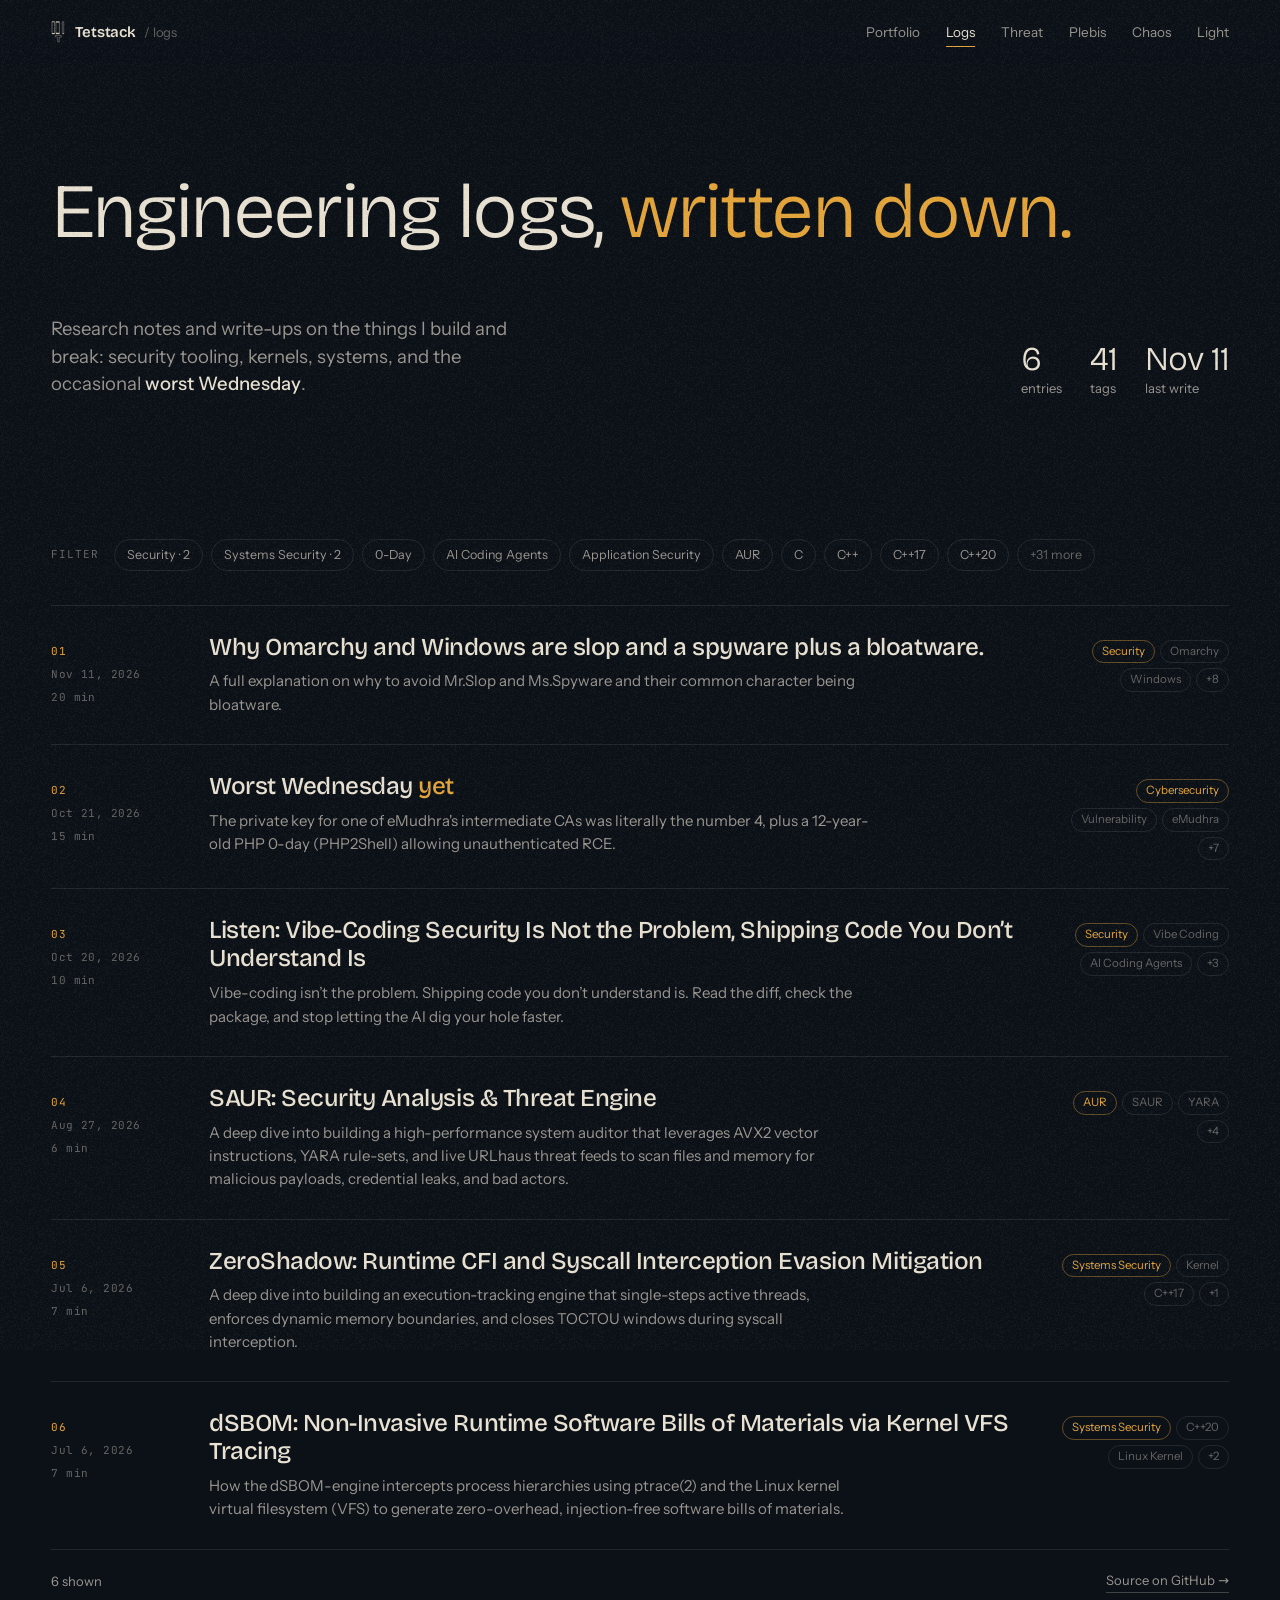
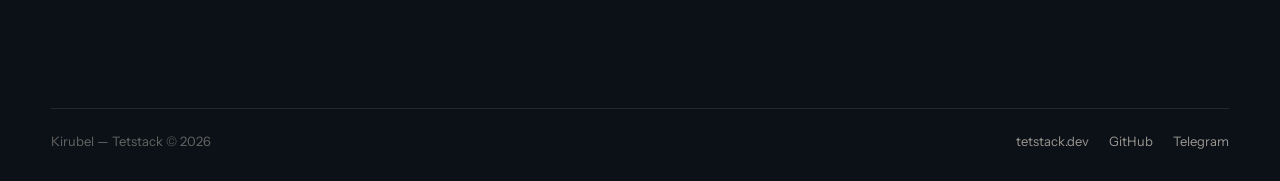
==== commit f3949e6d: "UI/UX fix" ====
--- a/index.html
+++ b/index.html
@@ -7,6 +7,18 @@
 <meta name="description" content="Engineering logs by Kirubel (Tetstack): research notes and write-ups on security tooling, kernels and systems.">
 <title>Tetstack — Engineering logs</title>
 <link rel="canonical" href="https://logs.tetstack.dev/">
+<meta property="og:type" content="website">
+<meta property="og:site_name" content="Tetstack — Engineering logs">
+<meta property="og:title" content="Engineering logs, written down.">
+<meta property="og:description" content="Research notes and write-ups on security tooling, kernels, systems, and the occasional worst Wednesday.">
+<meta property="og:url" content="https://logs.tetstack.dev/">
+<meta property="og:image" content="https://logs.tetstack.dev/assets/og.jpg">
+<meta property="og:image:width" content="1200">
+<meta property="og:image:height" content="630">
+<meta name="twitter:card" content="summary_large_image">
+<meta name="twitter:title" content="Engineering logs, written down.">
+<meta name="twitter:description" content="Research notes and write-ups on security tooling, kernels, systems, and the occasional worst Wednesday.">
+<meta name="twitter:image" content="https://logs.tetstack.dev/assets/og.jpg">
 <link rel="icon" href="/assets/favicon.svg" type="image/svg+xml">
 <link rel="preload" href="/assets/fonts/bricolage-grotesque-latin-wght-normal.woff2" as="font" type="font/woff2" crossorigin>
 <link rel="preload" href="/assets/fonts/instrument-sans-latin-400-normal.woff2" as="font" type="font/woff2" crossorigin>
